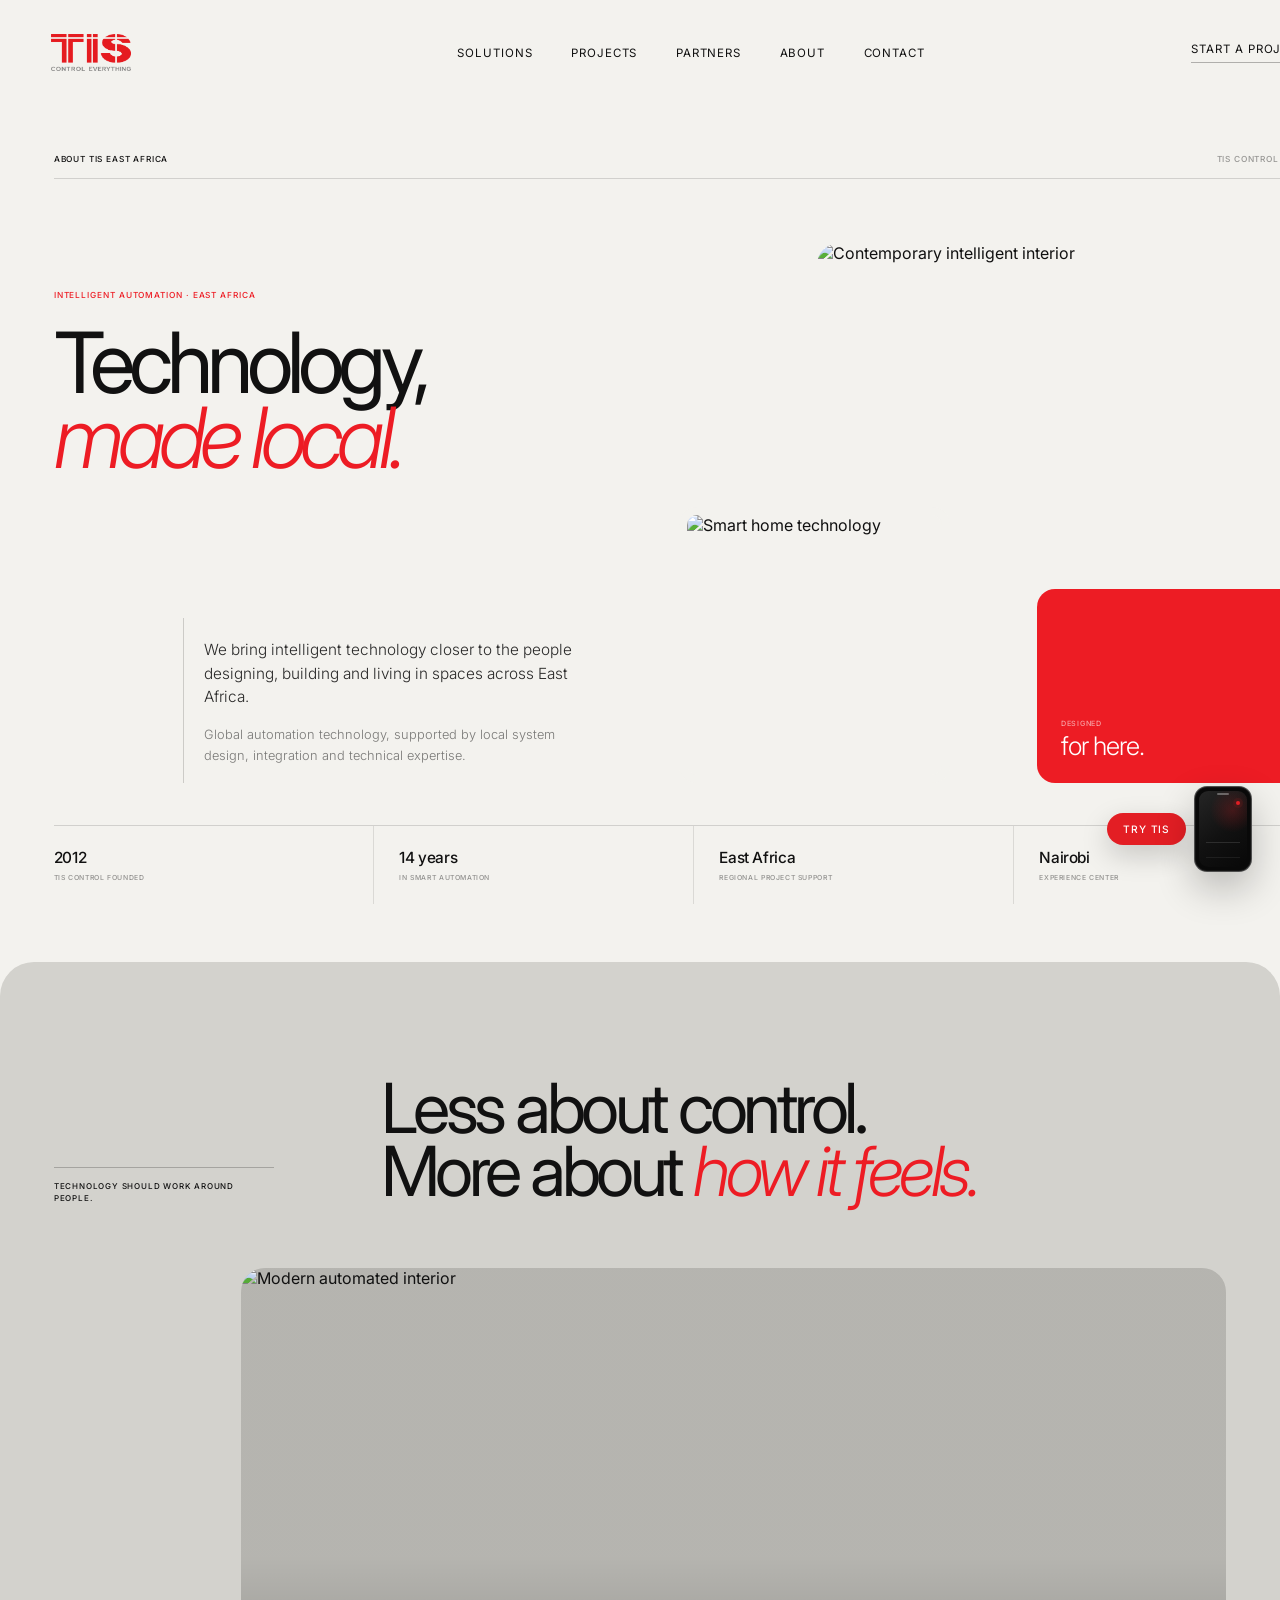
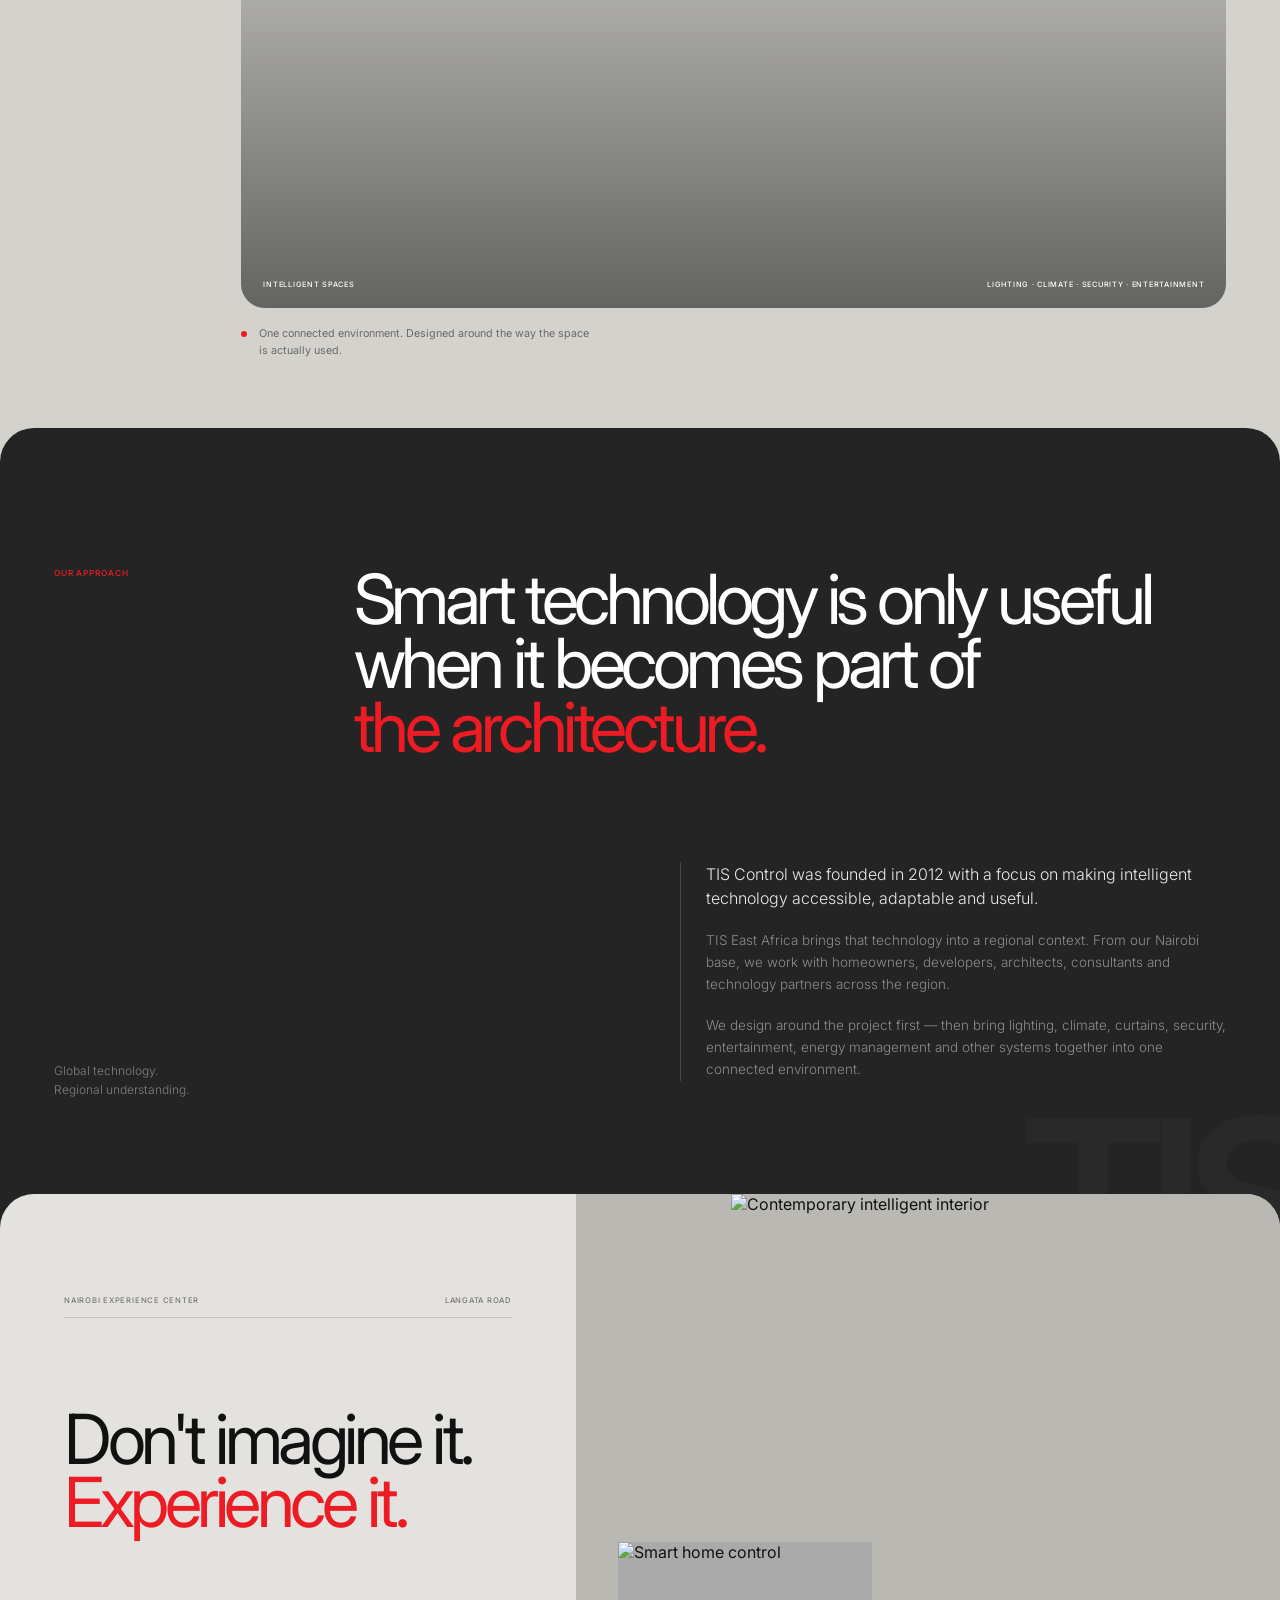
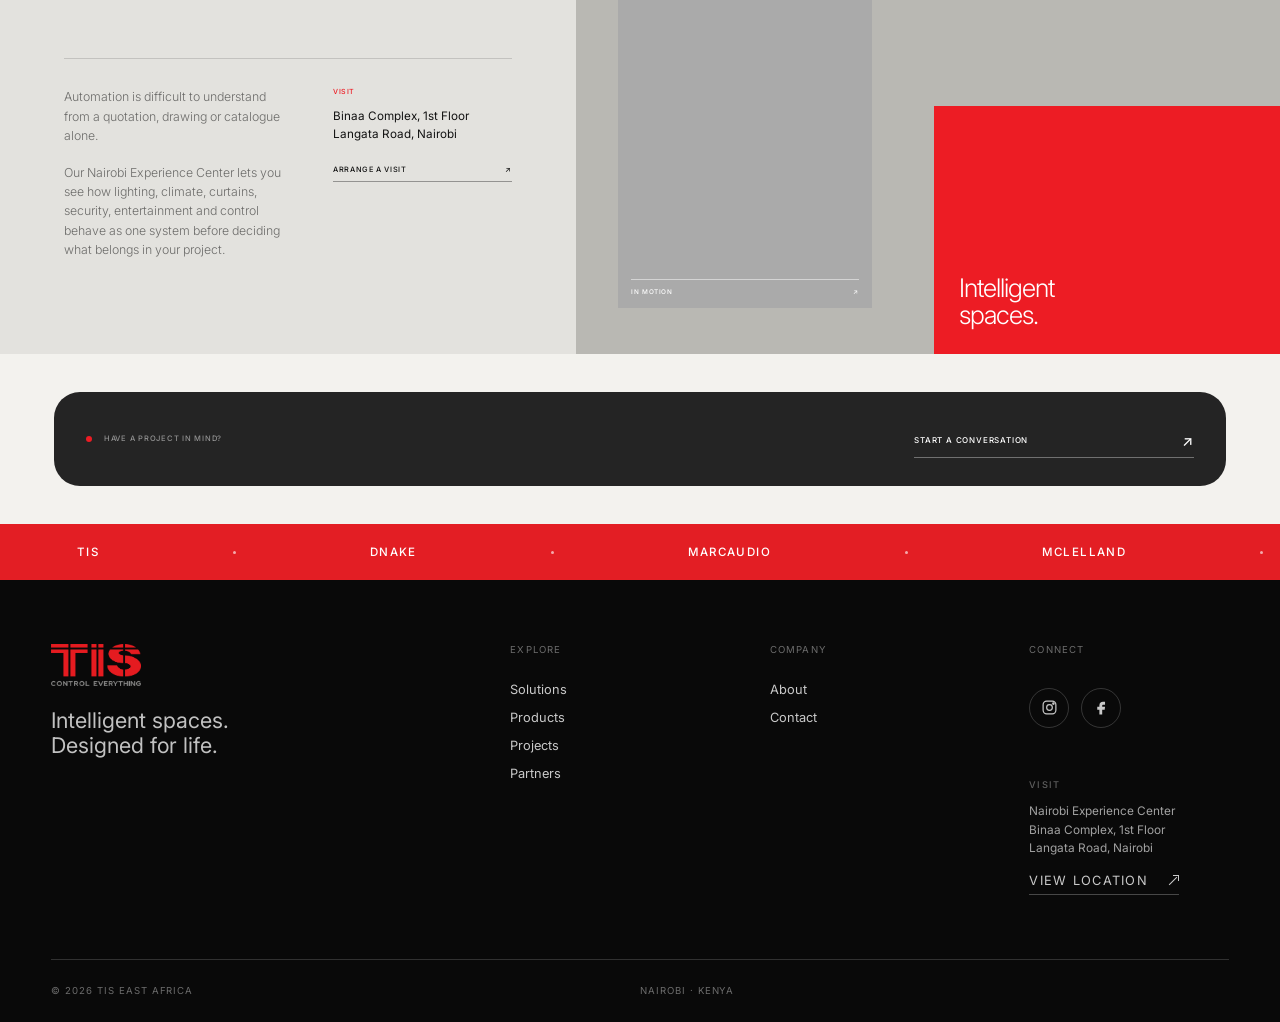
==== html/about.html @ c99eaeba "about" ====
<!DOCTYPE html>
<html lang="en">

<head>
    <meta charset="UTF-8">
    <meta name="viewport" content="width=device-width, initial-scale=1.0">

    <meta name="description"
        content="About TIS East Africa — intelligent automation for homes, hospitality and commercial spaces across East Africa.">

    <title>About — TIS East Africa</title>

    <link rel="preconnect" href="https://fonts.googleapis.com">
    <link rel="preconnect" href="https://fonts.gstatic.com" crossorigin>

    <link href="https://fonts.googleapis.com/css2?family=Inter:wght@300;400;500;600&display=swap" rel="stylesheet">

    <!-- GLOBAL -->
    <link rel="stylesheet" href="../css/style.css">

    <!-- ABOUT -->
    <link rel="stylesheet" href="../css/about.css">

    <!-- EXISTING TIS DEMO -->
    <link rel="stylesheet" href="../css/tis-demo.css">
    <link rel="stylesheet" href="../css/experience.css">
</head>


<body class="about-page">


    <!-- =====================================================
         EXISTING HEADER
    ====================================================== -->

    <header class="site-header">

        <a href="index.html" class="brand" aria-label="TIS East Africa home">
            <img src="../images/TIS-Logo.png" alt="TIS">
        </a>

        <nav class="desktop-nav" aria-label="Main navigation">
            <a href="solutions.html">Solutions</a>
            <a href="projects.html">Projects</a>
            <a href="partner.html">Partners</a>
            <a href="about.html">About</a>
            <a href="contact.html">Contact</a>
        </nav>

        <a href="contact.html" class="nav-contact">
            Start a project <span>↗</span>
        </a>

        <button class="menu-button" aria-label="Open menu">
            <span></span>
            <span></span>
        </button>

    </header>



    <main>


        <!-- =====================================================
             OPENING
        ====================================================== -->
<section class="about-hero">

    <div class="about-hero-meta">
        <span>About TIS East Africa</span>
        <span>TIS Control · Est. 2012</span>
    </div>


    <div class="about-hero-stage">

        <!-- LEFT -->
        <div class="about-hero-title">

            <span class="hero-kicker">
                Intelligent automation · East Africa
            </span>

            <h1>
                Technology,<br>
                <span>made local.</span>
            </h1>

        </div>


        <!-- RIGHT / COLLAGE -->
        <div class="about-hero-collage">

            <div class="hero-image hero-image-large">
                <img src="https://images.unsplash.com/photo-1600607687920-4e2a09cf159d?auto=format&fit=crop&w=1600&q=90"
                    alt="Contemporary intelligent interior">
            </div>


            <div class="hero-image hero-image-small">
                <img src="https://images.unsplash.com/photo-1558002038-1055907df827?auto=format&fit=crop&w=800&q=90"
                    alt="Smart home technology">
            </div>


            <div class="hero-red-card">
                <span>Designed</span>
                <strong>for here.</strong>
            </div>

        </div>


        <!-- COPY -->
        <div class="about-hero-copy">

            <p class="hero-lead">
                We bring intelligent technology closer to the people
                designing, building and living in spaces across East Africa.
            </p>

            <p>
                Global automation technology, supported by local system
                design, integration and technical expertise.
            </p>

        </div>

    </div>


    <div class="about-facts">

        <div>
            <strong>2012</strong>
            <span>TIS Control founded</span>
        </div>

        <div>
            <strong>14 years</strong>
            <span>In smart automation</span>
        </div>

        <div>
            <strong>East Africa</strong>
            <span>Regional project support</span>
        </div>

        <div>
            <strong>Nairobi</strong>
            <span>Experience Center</span>
        </div>

    </div>

</section>

        <!-- =====================================================
             GREY / FILM COMPOSITION
        ====================================================== -->

        <section class="about-media">

            <div class="about-media-heading">

                <span>
                    Technology should work around people.
                </span>

                <h2>
                    Less about control.<br>
                    More about <em>how it feels.</em>
                </h2>

            </div>


            <!--
                THIS IS WHERE YOUR REEL WILL GO.

                Save the actual reel as:

                /videos/tis-about.mp4

                Until then, the image underneath makes this
                section look finished instead of black/empty.
            -->

            <div class="about-video-wrap">

                <img class="about-video-poster"
                    src="https://images.unsplash.com/photo-1600607687939-ce8a6c25118c?auto=format&fit=crop&w=2200&q=90"
                    alt="Modern automated interior">

                <video class="about-video" autoplay muted loop playsinline preload="auto">
                    <source src="../videos/tis-about.mp4" type="video/mp4">
                </video>


                <div class="video-overlay"></div>


                <div class="video-caption">

                    <span>Intelligent spaces</span>

                    <span>
                        Lighting · Climate · Security · Entertainment
                    </span>

                </div>

            </div>


            <div class="about-media-note">

                <span class="media-dot"></span>

                <p>
                    One connected environment.
                    Designed around the way the space is actually used.
                </p>

            </div>

        </section>



        <!-- =====================================================
             STORY — CHARCOAL
        ====================================================== -->

        <section class="about-story">

            <div class="story-side">

                <span>Our approach</span>

                <p>
                    Global technology.<br>
                    Regional understanding.
                </p>

            </div>


            <div class="story-main">

                <h2>
                    Smart technology is only useful
                    when it becomes part of
                    <span>the architecture.</span>
                </h2>


                <div class="story-copy">

                    <p class="story-lead">
                        TIS Control was founded in 2012 with a focus on
                        making intelligent technology accessible,
                        adaptable and useful.
                    </p>

                    <p>
                        TIS East Africa brings that technology into a
                        regional context. From our Nairobi base, we work
                        with homeowners, developers, architects,
                        consultants and technology partners across the
                        region.
                    </p>

                    <p>
                        We design around the project first — then bring
                        lighting, climate, curtains, security,
                        entertainment, energy management and other systems
                        together into one connected environment.
                    </p>

                </div>

            </div>


            <!-- RED DETAIL -->

            <div class="story-mark" aria-hidden="true">
                <span>TIS</span>
            </div>

        </section>



        <!-- =====================================================
             EXPERIENCE CENTER
        ====================================================== -->

        <section class="about-experience">


            <!-- COPY -->

            <div class="experience-content">

                <div class="experience-top">

                    <span>
                        Nairobi Experience Center
                    </span>

                    <span>
                        Langata Road
                    </span>

                </div>


                <div class="experience-heading">

                    <h2>
                        Don't imagine it.
                        <span>Experience it.</span>
                    </h2>

                </div>


                <div class="experience-bottom">

                    <div class="experience-copy">

                        <p>
                            Automation is difficult to understand from a
                            quotation, drawing or catalogue alone.
                        </p>

                        <p>
                            Our Nairobi Experience Center lets you see how
                            lighting, climate, curtains, security,
                            entertainment and control behave as one system
                            before deciding what belongs in your project.
                        </p>

                    </div>


                    <div class="experience-address">

                        <span>Visit</span>

                        <p>
                            Binaa Complex, 1st Floor<br>
                            Langata Road, Nairobi
                        </p>

                        <a href="contact.html">
                            Arrange a visit
                            <span>↗</span>
                        </a>

                    </div>

                </div>

            </div>



            <!-- VISUAL COMPOSITION -->

            <div class="experience-visual">


                <!-- MAIN IMAGE -->

                <div class="experience-main-image">

                    <img src="https://images.unsplash.com/photo-1600566753190-17f0baa2a6c3?auto=format&fit=crop&w=1600&q=90"
                        alt="Contemporary intelligent interior">

                </div>


                <!-- VERTICAL REEL -->

                <div class="experience-video-wrap">

                    <img class="experience-video-poster"
                        src="https://images.unsplash.com/photo-1558002038-1055907df827?auto=format&fit=crop&w=700&q=90"
                        alt="Smart home control">

                    <video class="experience-video" autoplay muted loop playsinline preload="auto">
                        <source src="../videos/tis-experience.mp4" type="video/mp4">
                    </video>


                    <div class="experience-video-meta">

                        <span>In motion</span>

                        <span>↗</span>

                    </div>

                </div>


                <!-- RED GRAPHIC -->

                <div class="experience-red-block">

                    <span>
                        Intelligent<br>
                        spaces.
                    </span>

                </div>

            </div>

        </section>



        <!-- =====================================================
             CLOSING — SMALL, NOT ANOTHER HERO
        ====================================================== -->

        <section class="about-closing">

            <div class="about-closing-inner">

                <div class="closing-label">

                    <span></span>

                    <p>Have a project in mind?</p>

                </div>


                <a href="contact.html" class="closing-link">

                    <span>
                        Start a conversation
                    </span>

                    <span class="closing-arrow">
                        ↗
                    </span>

                </a>

            </div>

        </section>



        <!-- =====================================================
             EXISTING PARTNER STRIP
        ====================================================== -->

        <section class="partner-strip" aria-label="Technology partners">

            <div class="marquee">

                <div class="marquee-track">

                    <div class="marquee-group">

                        <span>TIS</span>
                        <i></i>

                        <span>DNAKE</span>
                        <i></i>

                        <span>MARCAUDIO</span>
                        <i></i>

                        <span>MCLELLAND</span>
                        <i></i>

                    </div>


                    <div class="marquee-group" aria-hidden="true">

                        <span>TIS</span>
                        <i></i>

                        <span>DNAKE</span>
                        <i></i>

                        <span>MARCAUDIO</span>
                        <i></i>

                        <span>MCLELLAND</span>
                        <i></i>

                    </div>

                </div>

            </div>

        </section>


    </main>



    <!-- =====================================================
         EXISTING FOOTER
    ====================================================== -->

    <footer>

        <div class="footer-top">

            <div class="footer-brand">

                <img src="../images/TIS-Logo.png" alt="TIS">

                <p>
                    Intelligent spaces.<br>
                    Designed for life.
                </p>

            </div>


            <div class="footer-column">

                <span>Explore</span>

                <a href="solutions.html">Solutions</a>
                <a href="products.html">Products</a>
                <a href="projects.html">Projects</a>
                <a href="partner.html">Partners</a>

            </div>


            <div class="footer-column">

                <span>Company</span>

                <a href="about.html">About</a>
                <a href="contact.html">Contact</a>

            </div>


            <div class="footer-column footer-connect">

                <span>Connect</span>


                <div class="footer-socials">

                    <a href="https://www.instagram.com/tis_eastafrica" target="_blank" rel="noopener noreferrer"
                        aria-label="TIS East Africa on Instagram">

                        <svg viewBox="0 0 24 24" aria-hidden="true">
                            <rect x="3" y="3" width="18" height="18" rx="5"></rect>
                            <circle cx="12" cy="12" r="4"></circle>
                            <circle cx="17.5" cy="6.5" r="1"></circle>
                        </svg>

                    </a>


                    <a href="https://www.facebook.com/p/TIS-East-Africa-100091730113954/" target="_blank"
                        rel="noopener noreferrer" aria-label="TIS East Africa on Facebook">

                        <svg viewBox="0 0 24 24" aria-hidden="true">
                            <path d="M14 8h3V4h-3c-3 0-5 2-5 5v2H6v4h3v7h4v-7h3.5l.5-4h-4V9c0-.7.3-1 1-1z"></path>
                        </svg>

                    </a>

                </div>


                <div class="footer-location">

                    <span>Visit</span>

                    <p>
                        Nairobi Experience Center<br>
                        Binaa Complex, 1st Floor<br>
                        Langata Road, Nairobi
                    </p>


                    <a class="footer-location-link"
                        href="https://www.google.com/maps/search/?api=1&query=Binaa+Complex+Langata+Road+Nairobi+Kenya"
                        target="_blank" rel="noopener noreferrer">

                        View location
                        <i>↗</i>

                    </a>

                </div>

            </div>

        </div>


        <div class="footer-bottom">

            <span>© 2026 TIS East Africa</span>

            <span>Nairobi · Kenya</span>

        </div>

    </footer>



    <!-- EXISTING GLOBAL JS -->
    <script src="../js/script.js"></script>

    <!-- EXISTING MINI PHONE / TRY TIS -->
    <script src="../js/tis-demo.js"></script>

</body>
---- css/style.css ----
/* =========================================================
   TIS EAST AFRICA
   Main Stylesheet

========================================================= */

:root {
    --red: #e31e24;
    --black: #090909;
    --charcoal: #121212;
    --white: #f5f4f0;
    --pure-white: #ffffff;
    --grey: #999b98;
    --line-dark: rgba(0, 0, 0, 0.14);
    --line-light: rgba(255, 255, 255, 0.16);
    --sans: "Inter", Arial, sans-serif;
    --page-padding: clamp(24px, 4vw, 72px);

}

/* =========================================================
   RESET

========================================================= */

\* {
    margin: 0;
    padding: 0;
    box-sizing: border-box;

}

html {
    scroll-behavior: smooth;

}

body {
    background: var(--black);
    color: var(--white);
    font-family: var(--sans);
    font-weight: 400;
    overflow-x: hidden;

}

a {
    color: inherit;
    text-decoration: none;

}

button {
    font: inherit;

}

img {
    display: block;
    max-width: 100%;

}

::selection {
    background: var(--red);
    color: white;

}

/* =========================================================
   TYPOGRAPHY

========================================================= */

h1,

h2,

h3 {
    font-weight: 400;
    line-height: 0.94;

}

h1 {
    font-size: clamp(4.4rem, 9vw, 10rem);
    letter-spacing: -0.055em;

}

h2 {
    font-size: clamp(3.6rem, 7vw, 8rem);
    letter-spacing: -0.05em;

}

h3 {
    font-size: clamp(2rem, 3.5vw, 4.5rem);
    letter-spacing: -0.035em;

}

.section-number {
    font-size: 0.68rem;
    text-transform: uppercase;
    letter-spacing: 0.13em;
    color: #777;

}

.light-number {
    color: rgba(255, 255, 255, 0.52);

}

/* =========================================================
   NAVIGATION

========================================================= */

.site-header {
    position: absolute;
    top: 0;
    left: 0;
    width: 100%;
    height: 105px;
    display: grid;
    grid-template-columns: 1fr auto 1fr;
    align-items: center;
    padding: 0 var(--page-padding);
    z-index: 100;
    color: white;

}

.brand {
    width: 80px;
    position: relative;
    z-index: 2;

}

.brand img {
    width: 100%;
    height: auto;

}

.desktop-nav {
    display: flex;
    align-items: center;
    gap: clamp(25px, 3vw, 48px);

}

.desktop-nav a,

.nav-contact {
    font-size: 0.72rem;
    text-transform: uppercase;
    letter-spacing: 0.08em;

}

.desktop-nav a {
    position: relative;

}

.desktop-nav a::after {
    content: "";
    position: absolute;
    left: 0;
    bottom: -6px;
    width: 100%;
    height: 1px;
    background: white;
    transform: scaleX(0);
    transform-origin: right;
    transition: transform 0.35s ease;

}

.desktop-nav a:hover::after {
    transform: scaleX(1);
    transform-origin: left;

}

.nav-contact {
    justify-self: end;
    display: flex;
    align-items: center;
    gap: 14px;
    padding-bottom: 6px;
    border-bottom: 1px solid rgba(255, 255, 255, 0.5);

}

.nav-contact span {
    transition: transform 0.3s ease;

}

.nav-contact:hover span {
    transform: translate(3px, -3px);

}

.menu-button {
    display: none;

}

/* =========================================================
   HERO

========================================================= */

.hero {
    position: relative;
    height: 100svh;
    min-height: 720px;
    display: flex;
    align-items: flex-end;
    overflow: hidden;

}

.hero-media {
    position: absolute;
    inset: 0;
    /*
        Temporary background.
        We'll replace this with your proper
        architectural hero image/video.
    */
    background:
        linear-gradient(120deg,
            rgba(0, 0, 0, 0.1),
            rgba(0, 0, 0, 0.3)),
        url("https://images.unsplash.com/photo-1600607687939-ce8a6c25118c?auto=format&fit=crop&w=2200&q=90");
    background-size: cover;
    background-position: center;
    transform: scale(1.04);
    animation: heroReveal 1.8s cubic-bezier(.22, .8, .24, 1) forwards;

}

@keyframes heroReveal {
    from {
        transform: scale(1.12);
        filter: brightness(0.5);
    }

    to {
        transform: scale(1.04);
        filter: brightness(1);
    }

}

.hero-shade {
    position: absolute;
    inset: 0;
    background:
        linear-gradient(to bottom,
            rgba(0, 0, 0, 0.28) 0%,
            rgba(0, 0, 0, 0.02) 35%,
            rgba(0, 0, 0, 0.65) 100%);

}

.hero-top-label {
    position: absolute;
    top: 130px;
    right: var(--page-padding);
    display: flex;
    gap: 30px;
    font-size: 0.63rem;
    text-transform: uppercase;
    letter-spacing: 0.13em;
    opacity: 0.7;

}

.hero-content {
    position: relative;
    z-index: 2;
    width: 100%;
    padding:
        0 var(--page-padding) clamp(50px, 7vh, 90px);

}

.section-tag {
    margin-bottom: 24px;
    font-size: 0.68rem;
    text-transform: uppercase;
    letter-spacing: 0.15em;

}

.hero h1 {
    max-width: 1200px;

}

.hero h1 em {
    color: rgba(255, 255, 255, 0.9);

}

.hero-bottom {
    margin-top: clamp(30px, 5vh, 70px);

    display: flex;
    align-items: flex-end;
    justify-content: space-between;

    width: 100%;
    max-width: none;
}

.hero-bottom p {
    width: min(390px, 100%);
    font-size: clamp(1rem, 1.25vw, 1.25rem);
    line-height: 1.55;
    color: rgba(255, 255, 255, 0.78);

}

.hero-index {
    position: absolute;
    right: var(--page-padding);
    bottom: clamp(50px, 7vh, 90px);
    z-index: 2;
    display: flex;
    gap: 7px;
    font-size: 0.65rem;
    letter-spacing: 0.1em;
    color: rgba(255, 255, 255, 0.55);

}

/* =========================================================
   LINKS

========================================================= */

.text-link {
    display: inline-flex;
    align-items: center;
    gap: 30px;
    width: fit-content;
    padding-bottom: 8px;
    font-size: 0.7rem;
    text-transform: uppercase;
    letter-spacing: 0.1em;
    border-bottom: 1px solid;

}

.text-link span {
    transition: transform 0.3s ease;

}

.text-link:hover span {
    transform: translate(4px, -3px);

}

.light-link {
    border-color: rgba(255, 255, 255, 0.45);

}

.dark-link {
    border-color: rgba(0, 0, 0, 0.35);

}

/* =========================================================
   LIGHT SECTION

========================================================= */

.section-light {
    background: var(--white);
    color: var(--black);

}

/* =========================================================
   PARTNER / INTEGRATION TICKER
========================================================= */

.partner-strip {
    height: 56px;
    display: flex;
    align-items: center;
    overflow: hidden;
    background: var(--red);
    color: white;
}

.marquee {
    width: 100%;
    overflow: hidden;
}

.marquee-track {
    display: flex;
    align-items: center;
    width: max-content;
    animation: marquee 20s linear infinite;
    will-change: transform;
}

.marquee-group {
    flex-shrink: 0;
    min-width: 100vw;

    display: flex;
    align-items: center;
    justify-content: space-around;

    gap: 40px;
    padding: 0 30px;
}

.marquee-group span {
    flex-shrink: 0;

    font-size: clamp(0.72rem, 0.8vw, 0.86rem);
    font-weight: 500;

    letter-spacing: 0.12em;
    text-transform: uppercase;
    white-space: nowrap;
}

.marquee-group i {
    flex-shrink: 0;

    width: 3px;
    height: 3px;

    border-radius: 50%;
    background: rgba(255, 255, 255, 0.62);
}

@keyframes marquee {

    from {
        transform: translateX(0);
    }

    to {
        transform: translateX(-50%);
    }

}

/* =========================================================
   BUTTONS

========================================================= */

.button-dark,

.button-light {
    display: flex;
    justify-content: space-between;
    align-items: center;
    width: 100%;
    padding: 18px 20px;
    font-size: 0.67rem;
    text-transform: uppercase;
    letter-spacing: 0.1em;
    transition:

        background 0.3s ease,
        color 0.3s ease;

}

.button-dark {
    background: var(--black);
    color: white;

}

.button-dark:hover {
    background: var(--red);

}

.button-light {
    background: white;
    color: black;

}

.button-light:hover {
    background: var(--red);
    color: white;

}

/* =========================================================
   FOOTER

========================================================= */

footer {
    padding:
        64px var(--page-padding) 26px;
    background: var(--black);
    color: white;

}

.footer-top {
    display: grid;
    grid-template-columns: 2fr repeat(3, 1fr);
    gap: 60px;
    padding-bottom: 64px;

}

.footer-brand img {
    width: 90px;

}

.footer-brand p {
    margin-top: 22px;
    font-size: 1.35rem;
    line-height: 1.15;
    color: rgba(255, 255, 255, 0.75);

}

.footer-column {
    display: flex;
    flex-direction: column;
    gap: 13px;

}

.footer-column>span {
    margin-bottom: 14px;
    font-size: 0.6rem;
    text-transform: uppercase;
    letter-spacing: 0.12em;
    color: rgba(255, 255, 255, 0.4);

}

.footer-column a {
    width: fit-content;
    font-size: 0.8rem;
    color: rgba(255, 255, 255, 0.78);
    transition: color 0.25s ease;

}

.footer-column a:hover {
    color: var(--red);

}

.footer-bottom {
    padding-top: 25px;
    display: grid;
    grid-template-columns: 1fr 1fr auto;
    border-top: 1px solid var(--line-light);
    font-size: 0.6rem;
    text-transform: uppercase;
    letter-spacing: 0.1em;
    color: rgba(255, 255, 255, 0.4);

}

/* =========================================================
   RESPONSIVE

========================================================= */

@media (max-width: 900px) {
    .site-header {
        height: 85px;
        display: flex;
        justify-content: space-between;
    }

    .desktop-nav,
    .nav-contact {
        display: none;
    }

    .brand {
        width: 65px;
    }

    .menu-button {
        display: flex;
        flex-direction: column;
        gap: 7px;
        width: 32px;
        background: none;
        border: none;
        cursor: pointer;
    }

    .menu-button span {
        width: 100%;
        height: 1px;
        background: white;
    }

    /* HERO */
    .hero {
        min-height: 680px;
    }

    .hero-top-label {
        display: none;
    }

    .hero-content {
        padding-bottom: 45px;
    }

    .hero h1 {
        font-size: clamp(4rem, 16vw, 7rem);
    }

    .hero-bottom {
        align-items: flex-start;
        flex-direction: column;
        gap: 35px;
    }

    .hero-index {
        display: none;
    }

}

@media (max-width: 600px) {
    :root {
        --page-padding: 20px;
    }

    h2 {
        font-size: clamp(3.3rem, 16vw, 5rem);
    }

    .hero h1 {
        font-size: clamp(3.8rem, 17vw, 5.5rem);
    }

    .footer-top {
        grid-template-columns: 1fr 1fr;
        gap: 50px 30px;
    }

    .footer-bottom {
        grid-template-columns: 1fr;
        gap: 12px;
    }

}

/* =========================================================
   TICKER + FOOTER RESPONSIVE REFINEMENT
========================================================= */

@media (max-width: 900px) {
    footer {
        padding-top: 54px;
    }

    .footer-top {
        padding-bottom: 52px;
    }
}

@media (max-width: 600px) {
    .partner-strip {
        height: 52px;
    }

    .marquee-group {
        gap: 26px;
        padding-right: 26px;
    }

    footer {
        padding-top: 46px;
    }

    .footer-top {
        padding-bottom: 42px;
    }
}

.hero-bottom .text-link {
    margin-left: auto;
}

/* =========================================================
   TIS FLOATING NAVIGATION + FULL SCREEN MENU
   Desktop / Tablet / Mobile

========================================================= */

/* =========================================================
   FLOATING NAVIGATION

========================================================= */

.floating-nav {
    position: fixed;
    top: 26px;
    left: 28px;
    right: 28px;
    z-index: 900;
    display: flex;
    justify-content: space-between;
    align-items: flex-start;
    pointer-events: none;
    opacity: 0;
    visibility: hidden;
    transform: translateY(-10px);
    transition:
        opacity 0.4s ease,
        transform 0.4s ease,
        visibility 0.4s ease;

}

/* JS adds this after leaving hero */

.floating-nav.visible {
    opacity: 1;
    visibility: visible;
    transform: translateY(0);

}

/* slightly quieter while scrolling */

.floating-nav.quiet {
    opacity: 0.55;

}

/* =========================================================
   FLOATING TIS BUBBLE

========================================================= */

.floating-brand {
    width: 94px;
    height: 94px;
    flex-shrink: 0;
    display: flex;
    flex-direction: column;
    align-items: center;
    justify-content: center;
    border-radius: 50%;
    /* intentionally opaque */
    background: #f5f4f0;
    border: 1px solid rgba(0, 0, 0, 0.10);
    box-shadow:
        0 12px 35px rgba(0, 0, 0, 0.10);
    pointer-events: auto;
    overflow: hidden;
    transition:
        transform 0.35s ease,

        background 0.35s ease,
        box-shadow 0.35s ease;

}

.floating-brand:hover {
    transform: scale(1.04);
    background: #ffffff;
    box-shadow:
        0 16px 45px rgba(0, 0, 0, 0.14);

}

.floating-brand img {
    width: 50px;
    height: auto;

}

.floating-brand span {
    margin-top: 4px;
    font-size: 0.31rem;
    line-height: 1.25;
    text-align: center;
    letter-spacing: 0.12em;
    color: rgba(0, 0, 0, 0.55);

}

/* =========================================================
   LITTLE LINE BELOW TIS

========================================================= */

.floating-line {
    position: absolute;
    top: 108px;
    left: 47px;
    width: 1px;
    height: 70px;
    background:
        linear-gradient(to bottom,
            rgba(0, 0, 0, 0.22),
            rgba(0, 0, 0, 0));
    pointer-events: none;

}

/* dark-section version */

.floating-nav:not(.on-light) .floating-line {
    background:
        linear-gradient(to bottom,
            rgba(255, 255, 255, 0.30),
            rgba(255, 255, 255, 0));

}

/* =========================================================
   FLOATING MENU BUBBLE

========================================================= */

.floating-menu-button {
    width: 64px;
    height: 64px;
    flex-shrink: 0;
    display: flex;
    flex-direction: column;
    justify-content: center;
    align-items: center;
    gap: 7px;
    border-radius: 50%;
    border: 1px solid rgba(255, 255, 255, 0.22);
    background: rgba(12, 12, 12, 0.34);
    backdrop-filter: blur(18px);
    -webkit-backdrop-filter: blur(18px);
    box-shadow:
        0 12px 35px rgba(0, 0, 0, 0.10),
        inset 0 1px 0 rgba(255, 255, 255, 0.08);
    cursor: pointer;
    pointer-events: auto;
    transition:
        transform 0.35s ease,

        background 0.35s ease,
        border-color 0.35s ease;

}

.floating-menu-button:hover {
    transform: scale(1.05);
    background: rgba(12, 12, 12, 0.55);

}

.floating-menu-button span {
    display: block;
    width: 22px;
    height: 1px;
    background: #ffffff;
    transition:
        width 0.3s ease,

        background 0.3s ease;

}

.floating-menu-button span:last-child {
    width: 14px;
    margin-left: 8px;

}

.floating-menu-button:hover span:last-child {
    width: 22px;
    margin-left: 0;

}

/* =========================================================
   MENU BUTTON OVER LIGHT SECTIONS

========================================================= */

.floating-nav.on-light .floating-menu-button {
    background: rgba(245, 244, 240, 0.82);
    border-color: rgba(0, 0, 0, 0.12);
    box-shadow:
        0 12px 35px rgba(0, 0, 0, 0.08),
        inset 0 1px 0 rgba(255, 255, 255, 0.8);

}

.floating-nav.on-light .floating-menu-button span {
    background: var(--black);

}

/* =========================================================
   FULL SCREEN MENU

========================================================= */

.site-menu {
    position: fixed;
    inset: 0;
    z-index: 2000;
    width: 100%;
    height: 100svh;
    display: flex;
    flex-direction: column;
    padding:
        30px var(--page-padding) 28px;
    color: white;
    opacity: 0;
    visibility: hidden;
    pointer-events: none;
    overflow: hidden;
    transition:
        opacity 0.45s ease,
        visibility 0.45s ease;

}

/* dark glass background */

.menu-background {
    position: absolute;
    inset: 0;
    z-index: -2;
    background:
        linear-gradient(135deg,
            rgba(7, 7, 7, 0.94),
            rgba(17, 17, 17, 0.88));
    backdrop-filter: blur(26px);
    -webkit-backdrop-filter: blur(26px);

}

/* restrained TIS red glow */

.site-menu::after {
    content: "";
    position: absolute;
    right: -180px;
    bottom: -240px;
    width: 580px;
    height: 580px;
    z-index: -1;
    border-radius: 50%;
    background:
        radial-gradient(circle,
            rgba(227, 30, 36, 0.18) 0%,
            rgba(227, 30, 36, 0) 68%);
    pointer-events: none;

}

/* JS adds menu-open to body */

body.menu-open {
    overflow: hidden;

}

body.menu-open .site-menu {
    opacity: 1;
    visibility: visible;
    pointer-events: auto;

}

/* hide floating nav while menu is open */

body.menu-open .floating-nav {
    opacity: 0;
    visibility: hidden;
    pointer-events: none;

}

/* =========================================================
   MENU TOP

========================================================= */

.menu-top {
    position: relative;
    z-index: 2;
    flex-shrink: 0;
    display: flex;
    align-items: center;
    justify-content: space-between;

}

.menu-logo {
    display: block;
    width: 78px;

}

.menu-logo img {
    width: 100%;
    height: auto;

}

/* close bubble */

.menu-close {
    position: relative;
    width: 64px;
    height: 64px;
    flex-shrink: 0;
    border-radius: 50%;
    border:
        1px solid rgba(255, 255, 255, 0.20);
    background:
        rgba(255, 255, 255, 0.05);
    backdrop-filter: blur(14px);
    -webkit-backdrop-filter: blur(14px);
    cursor: pointer;
    transition:

        background 0.3s ease,
        transform 0.3s ease;

}

.menu-close:hover {
    background: var(--red);
    transform: rotate(5deg);

}

.menu-close span {
    position: absolute;
    top: 50%;
    left: 50%;
    width: 22px;
    height: 1px;
    background: white;

}

.menu-close span:first-child {
    transform:
        translate(-50%, -50%) rotate(45deg);

}

.menu-close span:last-child {
    transform:
        translate(-50%, -50%) rotate(-45deg);

}

/* =========================================================
   MENU MAIN CONTENT â€” DESKTOP

========================================================= */

.menu-content {
    position: relative;
    z-index: 2;
    flex: 1;
    width: 100%;
    max-width: 1500px;
    display: grid;
    grid-template-columns:
        minmax(100px, 0.3fr) minmax(440px, 1.2fr) minmax(230px, 0.45fr);
    gap: clamp(40px, 6vw, 110px);
    align-items: center;
    min-height: 0;

}

/* Explore label */

.menu-label {
    align-self: start;
    margin-top: 10vh;
    font-size: 0.62rem;
    text-transform: uppercase;
    letter-spacing: 0.14em;
    color:
        rgba(255, 255, 255, 0.38);

}

/* =========================================================
   MENU LINKS

========================================================= */

.menu-links {
    width: 100%;
    display: flex;
    flex-direction: column;

}

.menu-links a {
    width: 100%;
    display: grid;
    grid-template-columns:
        45px minmax(0, 1fr) auto;
    align-items: center;
    gap: 15px;
    padding: 11px 0;
    border-bottom:
        1px solid rgba(255, 255, 255, 0.14);
    opacity: 0;
    transform: translateY(18px);
    transition:
        opacity 0.45s ease,
        transform 0.45s ease,
        padding-left 0.3s ease,
        color 0.3s ease;

}

.menu-links a:first-child {
    border-top:
        1px solid rgba(255, 255, 255, 0.14);

}

/* stagger entrance */

body.menu-open .menu-links a {
    opacity: 1;
    transform: translateY(0);

}

body.menu-open .menu-links a:nth-child(1) {
    transition-delay: 0.07s;

}

body.menu-open .menu-links a:nth-child(2) {
    transition-delay: 0.11s;

}

body.menu-open .menu-links a:nth-child(3) {
    transition-delay: 0.15s;

}

body.menu-open .menu-links a:nth-child(4) {
    transition-delay: 0.19s;

}

body.menu-open .menu-links a:nth-child(5) {
    transition-delay: 0.23s;

}

.menu-links a:hover {
    padding-left: 10px;
    color: var(--red);

}

.menu-links a>span {
    font-size: 0.57rem;
    letter-spacing: 0.1em;
    color:
        rgba(255, 255, 255, 0.38);

}

.menu-links strong {
    min-width: 0;
    font-size:
        clamp(2.7rem, 4.6vw, 5.2rem);
    font-weight: 400;
    line-height: 0.92;
    letter-spacing: -0.035em;

}

.menu-links i {
    font-size: 0.9rem;
    font-style: normal;
    transition: transform 0.3s ease;

}

.menu-links a:hover i {
    transform: translate(4px, -4px);

}

/* =========================================================
   START PROJECT AREA

========================================================= */

.menu-contact {
    align-self: end;
    margin-bottom: 5vh;
    padding-top: 22px;
    border-top:
        1px solid rgba(255, 255, 255, 0.22);

}

.menu-contact p {
    margin-bottom: 20px;
    font-size: 0.72rem;
    line-height: 1.5;
    color:
        rgba(255, 255, 255, 0.45);

}

.menu-contact>a {
    display: flex;
    align-items: flex-end;
    justify-content: space-between;
    gap: 20px;
    font-size:
        clamp(1.6rem, 2.3vw, 2.7rem);
    line-height: 1;

}

.menu-contact>a span {
    font-size: 1rem;

}

/* =========================================================
   MENU FOOTER

========================================================= */

.menu-footer {
    position: relative;
    z-index: 2;
    flex-shrink: 0;
    display: flex;
    justify-content: space-between;
    align-items: center;
    gap: 30px;
    padding-top: 20px;
    border-top:
        1px solid rgba(255, 255, 255, 0.12);
    font-size: 0.57rem;
    text-transform: uppercase;
    letter-spacing: 0.1em;
    color:
        rgba(255, 255, 255, 0.40);

}

.menu-socials {
    display: flex;
    gap: 24px;

}

.menu-socials a {
    transition: color 0.25s ease;

}

.menu-socials a:hover {
    color: white;

}

/* =========================================================
   TABLET
   601px â€” 900px

========================================================= */

@media (max-width: 900px) {

    /* -----------------------------------------
       FLOATING CONTROLS
    ----------------------------------------- */
    .floating-nav {
        top: 18px;
        left: 18px;
        right: 18px;
    }

    .floating-brand {
        width: 76px;
        height: 76px;
    }

    .floating-brand img {
        width: 42px;
    }

    .floating-brand span {
        font-size: 0.27rem;
    }

    .floating-line {
        display: none;
    }

    .floating-menu-button {
        width: 58px;
        height: 58px;
    }

    /* -----------------------------------------
       FULL SCREEN MENU
    ----------------------------------------- */
    .site-menu {
        padding:
            22px var(--page-padding) 22px;
    }

    .menu-logo {
        width: 68px;
    }

    .menu-close {
        width: 58px;
        height: 58px;
    }

    .menu-content {
        grid-template-columns: 1fr;
        gap: 26px;
        align-content: center;
        padding:
            35px 0 25px;
    }

    .menu-label {
        display: none;
    }

    .menu-links {
        width: 100%;
    }

    .menu-links a {
        padding: 12px 0;
    }

    .menu-links strong {
        font-size:
            clamp(3rem, 8.5vw, 5rem);
    }

    .menu-contact {
        width: min(430px, 100%);
        align-self: start;
        margin:
            10px 0 0;
    }

}

/* =========================================================
   PHONE
   600px AND BELOW

========================================================= */

@media (max-width: 600px) {

    /* -----------------------------------------
       ORIGINAL HERO HEADER
       Keep logo left + simple menu right.
       No desktop links squeezed into phone.
    ----------------------------------------- */
    .site-header {
        height: 78px;
        padding:
            0 18px;
    }

    .site-header .brand {
        width: 58px;
    }

    .site-header .menu-button {
        display: flex;
        width: 28px;
        gap: 6px;
    }

    /* -----------------------------------------
       FLOATING CONTROLS
    ----------------------------------------- */
    .floating-nav {
        top: 14px;
        left: 14px;
        right: 14px;
    }

    .floating-brand {
        width: 64px;
        height: 64px;
    }

    .floating-brand img {
        width: 38px;
    }

    /* cleaner on tiny screens */
    .floating-brand span {
        display: none;
    }

    .floating-menu-button {
        width: 54px;
        height: 54px;
        gap: 6px;
    }

    .floating-menu-button span {
        width: 19px;
    }

    .floating-menu-button span:last-child {
        width: 12px;
        margin-left: 7px;
    }

    /* -----------------------------------------
       PHONE MENU
    ----------------------------------------- */
    .site-menu {
        padding:
            18px 20px 20px;
    }

    .menu-logo {
        width: 58px;
    }

    .menu-close {
        width: 54px;
        height: 54px;
    }

    .menu-content {
        display: flex;
        flex-direction: column;
        justify-content: center;
        gap: 28px;
        padding:
            30px 0 20px;
    }

    .menu-links {
        width: 100%;
    }

    .menu-links a {
        grid-template-columns:
            30px minmax(0, 1fr) 22px;
        gap: 10px;
        padding:
            13px 0;
    }

    .menu-links a>span {
        font-size: 0.52rem;
    }

    .menu-links strong {
        font-size:
            clamp(2.6rem, 12vw, 4rem);
        line-height: 0.92;
    }

    .menu-links i {
        font-size: 0.75rem;
    }

    /*
        Remove secondary project pitch on phone.
        Main navigation stays clean and spacious.
    */
    .menu-contact {
        display: none;
    }

    .menu-footer {
        flex-direction: column;
        align-items: flex-start;
        gap: 16px;
        padding-top: 16px;
    }

    .menu-socials {
        flex-wrap: wrap;
        gap:
            10px 18px;
    }

}

/* =========================================================
   VERY SMALL PHONES

========================================================= */

@media (max-width: 380px) {
    .menu-links strong {
        font-size: 2.45rem;
    }

    .menu-links a {
        padding:
            11px 0;
    }

    .menu-footer {
        font-size: 0.52rem;
    }

}

.footer-socials {
    display: flex;
    align-items: center;
    gap: 12px;
    margin-top: 6px;

}

.footer-socials a {
    width: 38px;
    height: 38px;
    display: flex;
    align-items: center;
    justify-content: center;
    border: 1px solid rgba(255, 255, 255, 0.18);
    border-radius: 50%;
    transition:

        background 0.25s ease,
        border-color 0.25s ease,
        transform 0.25s ease;

}

.footer-socials svg {
    width: 17px;
    height: 17px;
    fill: none;
    stroke: currentColor;
    stroke-width: 1.7;

}

.footer-socials a:nth-child(2) svg {
    fill: currentColor;
    stroke: none;

}

.footer-socials a:hover {
    background: rgba(255, 255, 255, 0.08);
    border-color: rgba(255, 255, 255, 0.45);
    transform: translateY(-2px);
}
/* =========================================================
   GLOBAL FOOTER — CONNECT + LOCATION
========================================================= */

.footer-connect {
    display: flex;
    flex-direction: column;
}

.footer-location {
    margin-top: 38px;
}

.footer-location>span {
    display: block;

    margin-bottom: 12px;

    color: rgba(255, 255, 255, 0.35);

    font-size: 0.58rem;
    font-weight: 500;

    text-transform: uppercase;
    letter-spacing: 0.13em;
}

.footer-location p {
    margin: 0;

    color: rgba(255, 255, 255, 0.62);

    font-size: 0.74rem;
    line-height: 1.6;
}

.footer-location-link {
    display: flex;

    align-items: center;
    justify-content: space-between;

    gap: 20px;

    width: 100%;

    margin-top: 15px;
    padding-bottom: 6px;

    border-bottom: 1px solid rgba(255, 255, 255, 0.25);

    color: rgba(255, 255, 255, 0.82);

    font-size: 0.6rem;

    text-transform: uppercase;
    letter-spacing: 0.1em;
}

.footer-location-link i {
    font-style: normal;

    transition: transform 0.3s ease;
}

.footer-location-link:hover i {
    transform: translate(3px, -3px);
}

@media (max-width: 760px) {

    .footer-location {
        margin-top: 30px;
    }

}/* =========================================================
   GLOBAL CLEAN ARROWS
   CSS-drawn arrows — no emoji rendering on mobile
========================================================= */

/* Elements that contain the old ↗ character */
.nav-contact span,
.text-link span,
.menu-links i,
.menu-contact>a span,
.footer-location-link i,
.application-card-content i,
.home-solutions-footer a span {
    font-size: 0 !important;

    width: 11px;
    height: 11px;

    position: relative;
    display: inline-block;
    flex: 0 0 11px;

    line-height: 1;
}


/* Diagonal shaft */
.nav-contact span::before,
.text-link span::before,
.menu-links i::before,
.menu-contact>a span::before,
.footer-location-link i::before,
.application-card-content i::before,
.home-solutions-footer a span::before {
    content: "";

    position: absolute;

    width: 11px;
    height: 1px;

    top: 50%;
    left: 50%;

    background: currentColor;

    transform:
        translate(-50%, -50%) rotate(-45deg);

    transform-origin: center;
}


/* Arrow head */
.nav-contact span::after,
.text-link span::after,
.menu-links i::after,
.menu-contact>a span::after,
.footer-location-link i::after,
.application-card-content i::after,
.home-solutions-footer a span::after {
    content: "";

    position: absolute;

    width: 5px;
    height: 5px;

    top: 0;
    right: 0;

    border-top: 1px solid currentColor;
    border-right: 1px solid currentColor;
}


/* =========================================================
   ARROW HOVER MOVEMENT
========================================================= */

.nav-contact:hover span,
.text-link:hover span,
.menu-links a:hover i,
.menu-contact>a:hover span,
.footer-location-link:hover i,
.application-card:hover .application-card-content i,
.home-solutions-footer a:hover span {
    transform: translate(3px, -3px);
}


/* Smooth movement */
.nav-contact span,
.text-link span,
.menu-links i,
.menu-contact>a span,
.footer-location-link i,
.application-card-content i,
.home-solutions-footer a span {
    transition: transform 0.3s ease;
}
---- css/about.css ----
/* =========================================================
   TIS EAST AFRICA
   ABOUT PAGE
   Complete replacement stylesheet
========================================================= */


/* =========================================================
   01 — PAGE
========================================================= */

.about-page {
    margin: 0;

    --about-cream: #f3f2ee;
    --about-grey: #d3d2cd;
    --about-grey-light: #e3e2de;
    --about-grey-mid: #b9b8b3;
    --about-charcoal: #242424;
    --about-black: #111111;
    --about-red: #ed1c24;

    background: var(--about-cream);
    color: var(--about-black);

    overflow-x: hidden;
}


/* =========================================================
   02 — HEADER
========================================================= */

.about-page .site-header {
    position: absolute;

    top: 0;
    left: 0;
    right: 0;

    z-index: 100;
}

.about-page .site-header .desktop-nav a,
.about-page .site-header .nav-contact {
    color: #111;
}

.about-page .site-header .nav-contact {
    border-color: rgba(0, 0, 0, 0.28);
}

.about-page .site-header .menu-button span {
    background: #111;
}


/* =========================================================
   03 — ABOUT HERO
========================================================= */

.about-hero {
    position: relative;

    z-index: 2;

    width: min(100%, 1600px);

    margin: 0 auto;

    padding:
        clamp(150px, 12vw, 190px) clamp(28px, 4.2vw, 68px) 92px;

    background: var(--about-cream);
}


/* =========================================================
   04 — HERO META
========================================================= */

.about-hero-meta {
    display: flex;

    align-items: center;
    justify-content: space-between;

    gap: 30px;

    padding-bottom: 14px;

    border-bottom:
        1px solid rgba(0, 0, 0, 0.14);

    font-size: 0.52rem;

    font-weight: 500;

    letter-spacing: 0.1em;

    text-transform: uppercase;
}

.about-hero-meta span:last-child {
    color: rgba(0, 0, 0, 0.38);
}


/* =========================================================
   05 — HERO COMPOSITION
========================================================= */

.about-hero-stage {
    position: relative;

    display: grid;

    grid-template-columns:
        minmax(0, 0.9fr) minmax(470px, 1.1fr);

    grid-template-rows:
        auto auto;

    column-gap:
        clamp(50px, 7vw, 115px);

    row-gap: 0;

    min-height: 540px;

    padding:
        clamp(48px, 5vw, 72px) 0 42px;
}


/* =========================================================
   06 — HERO TITLE
   EXACT SAME TYPOGRAPHIC SYSTEM AS SOLUTIONS
========================================================= */

.about-hero-title {
    position: relative;

    z-index: 4;

    align-self: center;
}

.hero-kicker {
    display: block;

    margin-bottom: 25px;

    color: var(--about-red);

    font-size: 0.52rem;

    font-weight: 500;

    letter-spacing: 0.11em;

    text-transform: uppercase;
}

.about-hero h1 {
    margin: 0;

    max-width: 900px;

    font-size:
        clamp(4.8rem, 6.6vw, 7.4rem);

    line-height: 0.88;

    letter-spacing: -0.07em;

    font-weight: 400;
}
.about-hero h1 span {
    color: var(--about-red);
    font-style: italic;
    font-weight: 300;
}
/*=========================================================
   07 — HERO COPY
========================================================= */

.about-hero-copy {
    position: relative;

    z-index: 5;

    grid-column: 1;

    align-self: end;

    width: 72%;

    margin-left: auto;

    padding:
        20px 0 0 20px;

    border-left:
        1px solid rgba(0, 0, 0, 0.16);
}

.about-hero-copy p {
    margin:
        0 0 16px;

    color: rgba(0, 0, 0, 0.5);

    font-size: 0.8rem;

    font-weight: 300;

    line-height: 1.62;
}

.about-hero-copy .hero-lead {
    color: rgba(0, 0, 0, 0.84);

    font-size:
        clamp(0.95rem, 1.2vw, 1.12rem);

    line-height: 1.55;
}


/* =========================================================
   08 — HERO COLLAGE
========================================================= */

.about-hero-collage {
    position: relative;

    grid-column: 2;

    grid-row: 1 / span 2;

    align-self: stretch;

    min-height: 465px;
}


/* IMAGES */

.hero-image {
    overflow: hidden;
}

.hero-image img {
    display: block;

    width: 100%;
    height: 100%;

    object-fit: cover;

    transition:
        transform 1.1s cubic-bezier(.2, .75, .2, 1);
}

.about-hero-collage:hover .hero-image-large img {
    transform: scale(1.025);
}


/* LARGE IMAGE */

.hero-image-large {
    position: absolute;

    top: 0;
    right: 0;

    width: 79%;
    height: 78%;

    border-radius: 22px;
}


/* SMALL IMAGE / FUTURE VIDEO */

.hero-image-small {
    position: absolute;

    z-index: 4;

    left: 0;
    bottom: 0;

    width: 39%;
    height: 48%;

    border:
        8px solid var(--about-cream);

    border-radius: 18px;
}


/* RED DETAIL */

.hero-red-card {
    position: absolute;

    z-index: 3;

    right: 0;
    bottom: 0;

    width: 38%;
    height: 27%;

    display: flex;

    flex-direction: column;
    justify-content: flex-end;

    padding: 24px;

    border-radius: 18px;

    background: var(--about-red);

    color: #fff;
}

.hero-red-card span {
    margin-bottom: 5px;

    color: rgba(255, 255, 255, 0.58);

    font-size: 0.45rem;

    font-weight: 500;

    letter-spacing: 0.1em;

    text-transform: uppercase;
}

.hero-red-card strong {
    font-size:
        clamp(1.25rem, 2vw, 2rem);

    font-weight: 300;

    line-height: 1;

    letter-spacing: -0.045em;
}


/* =========================================================
   09 — HERO FACTS
========================================================= */

.about-facts {
    display: grid;

    grid-template-columns:
        repeat(4, 1fr);

    border-top:
        1px solid rgba(0, 0, 0, 0.14);
}

.about-facts>div {
    min-height: 78px;

    display: flex;

    flex-direction: column;
    justify-content: center;

    padding:
        0 clamp(16px, 2vw, 30px);

    border-right:
        1px solid rgba(0, 0, 0, 0.1);
}

.about-facts>div:first-child {
    padding-left: 0;
}

.about-facts>div:last-child {
    border-right: 0;
}

.about-facts strong {
    display: block;

    margin-bottom: 6px;

    font-size:
        clamp(0.95rem, 1.2vw, 1.12rem);

    font-weight: 500;

    letter-spacing: -0.025em;
}

.about-facts span {
    color: rgba(0, 0, 0, 0.4);

    font-size: 0.43rem;

    font-weight: 500;

    letter-spacing: 0.09em;

    text-transform: uppercase;
}


/* =========================================================
   10 — GREY MEDIA SECTION
   Curves over hero like Solutions
========================================================= */

.about-media {
    position: relative;

    z-index: 5;

    margin-top: -34px;

    padding:
        clamp(92px, 9vw, 135px) clamp(28px, 4.2vw, 68px) clamp(85px, 8vw, 120px);

    overflow: hidden;

    border-radius:
        34px 34px 0 0;

    background: var(--about-grey);
}


/* =========================================================
   11 — MEDIA HEADING
========================================================= */

.about-media-heading {
    width: min(100%, 1464px);

    margin:
        0 auto clamp(45px, 5vw, 70px);

    display: grid;

    grid-template-columns:
        minmax(180px, 0.42fr) minmax(0, 1.58fr);

    align-items: end;

    gap:
        clamp(50px, 8vw, 120px);
}

.about-media-heading>span {
    max-width: 220px;

    padding-top: 12px;

    border-top:
        1px solid rgba(0, 0, 0, 0.22);

    font-size: 0.5rem;

    font-weight: 500;

    letter-spacing: 0.1em;

    line-height: 1.5;

    text-transform: uppercase;
}

.about-media-heading h2 {
    max-width: 850px;

    margin: 0;

    font-size:
        clamp(3.8rem, 5.4vw, 6.1rem);

    line-height: 0.92;

    letter-spacing: -0.065em;

    font-weight: 400;
}

.about-media-heading em {
    color: var(--about-red);

    font-family: inherit;

    font-weight: 300;

    font-style: italic;
}


/* =========================================================
   12 — MAIN MEDIA
========================================================= */

.about-video-wrap {
    position: relative;

    width: min(84%, 1230px);

    height:
        clamp(430px, 50vw, 680px);

    margin-left: auto;

    overflow: hidden;

    border-radius: 24px;

    background: var(--about-grey-mid);

    isolation: isolate;
}

.about-video-poster,
.about-video {
    position: absolute;

    inset: 0;

    display: block;

    width: 100%;
    height: 100%;

    object-fit: cover;
}

.about-video-poster {
    z-index: 0;
}

.about-video {
    z-index: 1;
}

.video-overlay {
    position: absolute;

    inset: 0;

    z-index: 2;

    pointer-events: none;

    background:
        linear-gradient(180deg,
            rgba(0, 0, 0, 0.02) 45%,
            rgba(0, 0, 0, 0.46) 100%);
}

.video-caption {
    position: absolute;

    z-index: 3;

    right: 22px;
    bottom: 19px;
    left: 22px;

    display: flex;

    align-items: center;
    justify-content: space-between;

    gap: 30px;

    color: #fff;

    font-size: 0.46rem;

    font-weight: 500;

    letter-spacing: 0.1em;

    text-transform: uppercase;
}

.about-media-note {
    width: min(84%, 1230px);

    display: flex;

    align-items: flex-start;

    gap: 12px;

    margin:
        18px 0 0 auto;
}

.media-dot {
    width: 6px;
    height: 6px;

    flex: 0 0 auto;

    margin-top: 5px;

    border-radius: 50%;

    background: var(--about-red);
}

.about-media-note p {
    max-width: 330px;

    margin: 0;

    color: rgba(0, 0, 0, 0.5);

    font-size: 0.67rem;

    line-height: 1.55;
}


/* =========================================================
   13 — STORY
   Charcoal panel curves over grey
========================================================= */

.about-story {
    position: relative;

    z-index: 6;

    display: grid;

    grid-template-columns:
        minmax(180px, 0.35fr) minmax(0, 1.65fr);

    gap:
        clamp(60px, 9vw, 140px);

    margin-top: -34px;

    padding:
        clamp(105px, 11vw, 165px) clamp(28px, 4.2vw, 68px) clamp(90px, 10vw, 145px);

    overflow: hidden;

    border-radius:
        34px 34px 0 0;

    background: var(--about-charcoal);

    color: #fff;
}


/* =========================================================
   14 — STORY SIDE
========================================================= */

.story-side {
    display: flex;

    flex-direction: column;
    justify-content: space-between;

    min-height: 420px;
}

.story-side>span {
    color: var(--about-red);

    font-size: 0.52rem;

    font-weight: 500;

    letter-spacing: 0.11em;

    text-transform: uppercase;
}

.story-side p {
    margin: 0;

    color: rgba(255, 255, 255, 0.42);

    font-size: 0.75rem;

    font-weight: 300;

    line-height: 1.55;
}


/* =========================================================
   15 — STORY TITLE
========================================================= */

.story-main h2 {
    max-width: 900px;

    margin:
        0 0 clamp(65px, 8vw, 105px);

    font-size:
        clamp(3.8rem, 5.4vw, 6.1rem);

    line-height: 0.92;

    letter-spacing: -0.065em;

    font-weight: 400;
}

.story-main h2 span {
    display: block;

    color: var(--about-red);
}


/* =========================================================
   16 — STORY COPY
========================================================= */

.story-copy {
    max-width: 520px;

    margin-left: auto;

    padding-left: 25px;

    border-left:
        1px solid rgba(255, 255, 255, 0.16);
}

.story-copy p {
    margin:
        0 0 19px;

    color: rgba(255, 255, 255, 0.48);

    font-size: 0.84rem;

    font-weight: 300;

    line-height: 1.65;
}

.story-copy .story-lead {
    color: rgba(255, 255, 255, 0.9);

    font-size:
        clamp(1rem, 1.25vw, 1.18rem);

    line-height: 1.5;
}


/* BACKGROUND TIS MARK */

.story-mark {
    position: absolute;

    right: -35px;
    bottom: -55px;

    font-size:
        clamp(9rem, 18vw, 19rem);

    font-weight: 600;

    line-height: 0.7;

    letter-spacing: -0.08em;

    color: rgba(255, 255, 255, 0.025);

    pointer-events: none;
}


/* =========================================================
   17 — EXPERIENCE CENTER
   Curves over charcoal
========================================================= */

.about-experience {
    position: relative;

    z-index: 7;

    display: grid;

    grid-template-columns:
        0.9fr 1.1fr;

    min-height: 760px;

    margin-top: -34px;

    overflow: hidden;

    border-radius:
        34px 34px 0 0;

    background: var(--about-grey-light);
}


/* =========================================================
   18 — EXPERIENCE CONTENT
========================================================= */

.experience-content {
    display: flex;

    flex-direction: column;

    padding:
        clamp(80px, 8vw, 115px) clamp(35px, 5vw, 80px) clamp(50px, 6vw, 90px);
}

.experience-top {
    display: flex;

    justify-content: space-between;

    gap: 30px;

    padding-bottom: 12px;

    border-bottom:
        1px solid rgba(0, 0, 0, 0.14);

    color: rgba(0, 0, 0, 0.48);

    font-size: 0.48rem;

    font-weight: 500;

    letter-spacing: 0.1em;

    text-transform: uppercase;
}


/* =========================================================
   19 — EXPERIENCE HEADING
========================================================= */

.experience-heading {
    margin:
        clamp(60px, 7vw, 100px) 0 auto;
}

.experience-heading h2 {
    max-width: 620px;

    margin: 0;

    font-size:
        clamp(3.8rem, 5.4vw, 6.1rem);

    line-height: 0.92;

    letter-spacing: -0.065em;

    font-weight: 400;
}

.experience-heading h2 span {
    display: block;

    color: var(--about-red);
}


/* =========================================================
   20 — EXPERIENCE BOTTOM
========================================================= */

.experience-bottom {
    display: grid;

    grid-template-columns:
        1fr 0.8fr;

    gap: 45px;

    padding-top: 28px;

    border-top:
        1px solid rgba(0, 0, 0, 0.14);
}

.experience-copy p {
    margin:
        0 0 17px;

    color: rgba(0, 0, 0, 0.52);

    font-size: 0.77rem;

    font-weight: 300;

    line-height: 1.58;
}

.experience-address>span {
    display: block;

    margin-bottom: 12px;

    color: var(--about-red);

    font-size: 0.44rem;

    font-weight: 500;

    letter-spacing: 0.09em;

    text-transform: uppercase;
}

.experience-address p {
    margin:
        0 0 22px;

    font-size: 0.73rem;

    line-height: 1.5;
}

.experience-address a {
    display: flex;

    align-items: center;
    justify-content: space-between;

    gap: 25px;

    padding-bottom: 7px;

    border-bottom:
        1px solid rgba(0, 0, 0, 0.35);

    color: #111;

    font-size: 0.46rem;

    font-weight: 500;

    letter-spacing: 0.09em;

    text-transform: uppercase;
}


/* =========================================================
   21 — EXPERIENCE VISUAL
========================================================= */

.experience-visual {
    position: relative;

    min-height: 760px;

    overflow: hidden;

    background: var(--about-grey-mid);
}


/* MAIN IMAGE */

.experience-main-image {
    position: absolute;

    top: 0;
    right: 0;

    width: 78%;
    height: 74%;

    overflow: hidden;
}

.experience-main-image img {
    display: block;

    width: 100%;
    height: 100%;

    object-fit: cover;

    transition:
        transform 1.1s cubic-bezier(.2, .75, .2, 1);
}

.experience-main-image:hover img {
    transform: scale(1.025);
}


/* SMALL VIDEO */

.experience-video-wrap {
    position: absolute;

    left: 6%;
    bottom: 6%;

    z-index: 3;

    width: 36%;

    aspect-ratio: 9 / 13;

    overflow: hidden;

    background: #aaa;
}

.experience-video-poster,
.experience-video {
    position: absolute;

    inset: 0;

    display: block;

    width: 100%;
    height: 100%;

    object-fit: cover;
}

.experience-video-poster {
    z-index: 0;
}

.experience-video {
    z-index: 1;
}

.experience-video-meta {
    position: absolute;

    z-index: 2;

    right: 13px;
    bottom: 12px;
    left: 13px;

    display: flex;

    align-items: center;
    justify-content: space-between;

    padding-top: 8px;

    border-top:
        1px solid rgba(255, 255, 255, 0.5);

    color: #fff;

    font-size: 0.4rem;

    font-weight: 500;

    letter-spacing: 0.09em;

    text-transform: uppercase;
}


/* RED BLOCK */

.experience-red-block {
    position: absolute;

    right: 0;
    bottom: 0;

    width: 42%;
    height: 26%;

    display: flex;

    align-items: flex-end;

    padding: 25px;

    background: var(--about-red);

    color: #fff;
}

.experience-red-block span {
    font-size:
        clamp(1.25rem, 2vw, 2rem);

    font-weight: 300;

    line-height: 1.05;

    letter-spacing: -0.04em;
}


/* =========================================================
   22 — CLOSING
========================================================= */

.about-closing {
    position: relative;

    z-index: 8;

    padding:
        38px clamp(28px, 4.2vw, 68px);

    background: var(--about-cream);
}


/* BLACK FLOATING CTA — CURVED */

.about-closing-inner {
    min-height: 94px;

    display: flex;

    align-items: center;
    justify-content: space-between;

    gap: 50px;

    padding:
        0 32px;

    overflow: hidden;

    border-radius: 26px;

    background: var(--about-charcoal);

    color: #fff;
}

.closing-label {
    display: flex;

    align-items: center;

    gap: 12px;
}

.closing-label>span {
    width: 6px;
    height: 6px;

    flex: 0 0 auto;

    border-radius: 50%;

    background: var(--about-red);
}

.closing-label p {
    margin: 0;

    color: rgba(255, 255, 255, 0.5);

    font-size: 0.47rem;

    font-weight: 500;

    letter-spacing: 0.1em;

    text-transform: uppercase;
}

.closing-link {
    min-width: 280px;

    display: flex;

    align-items: center;
    justify-content: space-between;

    gap: 30px;

    padding:
        12px 0 8px;

    border-bottom:
        1px solid rgba(255, 255, 255, 0.35);

    color: #fff;

    font-size: 0.5rem;

    font-weight: 500;

    letter-spacing: 0.1em;

    text-transform: uppercase;
}

.closing-arrow {
    font-size: 0.9rem;

    transition:
        transform 0.3s ease,
        color 0.3s ease;
}

.closing-link:hover .closing-arrow {
    color: var(--about-red);

    transform:
        translate(3px, -3px);
}


/* =========================================================
   23 — TABLET
========================================================= */

@media (max-width: 1100px) {

    .about-hero {
        padding-top: 140px;
    }

    .about-hero-stage {
        grid-template-columns:
            minmax(0, 0.85fr) minmax(400px, 1.15fr);

        column-gap: 45px;
    }

    .about-hero h1,
    .about-media-heading h2,
    .story-main h2,
    .experience-heading h2 {
        font-size:
            clamp(3.2rem, 6vw, 4.8rem);
    }

    .about-hero-copy {
        width: 90%;
    }

    .about-story {
        grid-template-columns:
            minmax(150px, 0.3fr) minmax(0, 1.7fr);

        gap: 50px;
    }

    .about-experience {
        grid-template-columns:
            1fr 1fr;
    }

    .experience-bottom {
        grid-template-columns: 1fr;
    }
}


/* =========================================================
   24 — SMALL TABLET
========================================================= */

@media (max-width: 800px) {

    .about-hero {
        padding:
            125px 24px 80px;
    }

    .about-hero-stage {
        display: flex;

        flex-direction: column;

        min-height: 0;

        padding:
            50px 0 35px;
    }

    .about-hero-title {
        order: 1;
    }

    .about-hero h1 {
        max-width: 650px;

        font-size:
            clamp(3rem, 8vw, 4.5rem);
    }


    /* COLLAGE */

    .about-hero-collage {
        order: 2;

        width: 100%;

        min-height: 540px;

        margin-top: 48px;
    }

    .hero-image-large {
        width: 82%;
        height: 74%;
    }

    .hero-image-small {
        width: 42%;
        height: 45%;
    }

    .hero-red-card {
        width: 43%;
        height: 26%;
    }


    /* COPY */

    .about-hero-copy {
        order: 3;

        width: 75%;

        margin:
            42px 0 0 auto;
    }


    /* MEDIA */

    .about-media-heading {
        display: block;
    }

    .about-media-heading>span {
        display: block;

        margin-bottom: 45px;
    }

    .about-video-wrap,
    .about-media-note {
        width: 100%;
    }


    /* STORY */

    .about-story {
        display: block;
    }

    .story-side {
        display: block;

        min-height: 0;

        margin-bottom: 65px;
    }

    .story-side p {
        margin-top: 18px;
    }


    /* EXPERIENCE */

    .about-experience {
        display: flex;

        flex-direction: column;

        min-height: 0;
    }

    .experience-content {
        order: 2;
    }

    .experience-visual {
        order: 1;

        min-height: 650px;
    }
}


/* =========================================================
   25 — MOBILE
========================================================= */

@media (max-width: 600px) {

    /* HEADER */

    .about-page .site-header .desktop-nav,
    .about-page .site-header .nav-contact {
        display: none;
    }


    /* HERO */

    .about-hero {
        padding:
            105px 20px 65px;
    }

    .about-hero-meta {
        font-size: 0.43rem;
    }

    .about-hero-meta span:last-child {
        display: none;
    }

    .about-hero-stage {
        padding:
            42px 0 30px;
    }

    .hero-kicker {
        margin-bottom: 22px;

        font-size: 0.45rem;
    }

    .about-hero h1 {
        max-width: 340px;

        font-size: 2.65rem;

        line-height: 0.96;

        letter-spacing: -0.055em;
    }


    /* HERO COLLAGE */

    .about-hero-collage {
        min-height: 440px;

        margin-top: 38px;
    }

    .hero-image-large {
        width: 84%;
        height: 72%;

        border-radius: 17px;
    }

    .hero-image-small {
        width: 45%;
        height: 44%;

        border-width: 6px;

        border-radius: 14px;
    }

    .hero-red-card {
        width: 46%;
        height: 25%;

        padding: 18px;

        border-radius: 14px;
    }


    /* COPY */

    .about-hero-copy {
        width: 84%;

        margin-top: 38px;

        padding-left: 17px;
    }

    .about-hero-copy .hero-lead {
        font-size: 0.84rem;
    }

    .about-hero-copy p {
        font-size: 0.72rem;
    }


    /* FACTS */

    .about-facts {
        grid-template-columns:
            repeat(2, 1fr);
    }

    .about-facts>div {
        min-height: 72px;

        padding:
            0 12px;

        border-bottom:
            1px solid rgba(0, 0, 0, 0.1);
    }

    .about-facts>div:nth-child(2) {
        border-right: 0;
    }

    .about-facts>div:nth-child(3),
    .about-facts>div:nth-child(4) {
        border-bottom: 0;
    }


    /* =====================================================
       CURVED PANEL TRANSITIONS
    ====================================================== */

    .about-media,
    .about-story,
    .about-experience {
        margin-top: -24px;

        border-radius:
            24px 24px 0 0;
    }


    /* MEDIA */

    .about-media {
        padding:
            75px 20px 75px;
    }

    .about-media-heading {
        margin-bottom: 42px;
    }

    .about-media-heading>span {
        margin-bottom: 40px;
    }

    .about-media-heading h2,
    .story-main h2,
    .experience-heading h2 {
        font-size: 2.65rem;

        line-height: 0.96;

        letter-spacing: -0.055em;
    }

    .about-video-wrap {
        height: 60svh;

        min-height: 440px;

        border-radius: 17px;
    }

    .video-caption span:last-child {
        display: none;
    }


    /* STORY */

    .about-story {
        padding:
            85px 20px 75px;
    }

    .story-side {
        margin-bottom: 55px;
    }

    .story-main h2 {
        margin-bottom: 55px;
    }

    .story-copy {
        width: 86%;

        margin-left: auto;
    }


    /* EXPERIENCE */

    .experience-content {
        padding:
            80px 20px 70px;
    }

    .experience-visual {
        min-height: 620px;
    }

    .experience-main-image {
        width: 84%;
        height: 72%;
    }

    .experience-video-wrap {
        width: 43%;

        left: 6%;
        bottom: 5%;
    }

    .experience-red-block {
        width: 46%;
        height: 28%;
    }

    .experience-heading {
        margin:
            55px 0 65px;
    }


    /* CTA */

    .about-closing {
        padding:
            30px 20px;
    }

    .about-closing-inner {
        min-height: 135px;

        flex-direction: column;

        align-items: stretch;
        justify-content: center;

        gap: 27px;

        padding: 23px;

        border-radius: 20px;
    }

    .closing-link {
        width: 100%;

        min-width: 0;
    }
}


/* =========================================================
   26 — VERY SMALL MOBILE
========================================================= */

@media (max-width: 380px) {

    .about-hero h1,
    .about-media-heading h2,
    .story-main h2,
    .experience-heading h2 {
        font-size: 2.35rem;
    }

    .about-hero-collage {
        min-height: 400px;
    }
}


/* =========================================================
   27 — REDUCED MOTION
========================================================= */

@media (prefers-reduced-motion: reduce) {

    .hero-image img,
    .experience-main-image img,
    .closing-arrow {
        transition: none;
    }

    .about-video,
    .experience-video {
        display: none;
    }
}
---- css/tis-demo.css ----
/* =========================================================
   TIS EAST AFRICA
   GLOBAL INTERACTIVE EXPERIENCE TRIGGER
========================================================= */


/* =========================================================
   FLOATING EXPERIENCE WRAPPER
========================================================= */

.tis-demo-trigger {
    position: fixed;
    right: 28px;
    bottom: 28px;
    z-index: 850;

    display: flex;
    align-items: center;
    gap: 12px;

    border: 0;
    padding: 0;

    background: transparent;
    color: #ffffff;

    font-family: "Inter", Arial, sans-serif;

    cursor: pointer;

    -webkit-tap-highlight-color: transparent;
}

/* =========================================================
   TRY TIS BUBBLE
========================================================= */

.tis-demo-trigger-label {
    display: flex;
    align-items: center;
    justify-content: center;

    padding: 11px 16px;

    border: none;
    border-radius: 999px;

    background: #e31e24;

    box-shadow:
        0 10px 28px rgba(0, 0, 0, 0.18);

    transform: translateX(4px);

    transition:
        transform 0.35s cubic-bezier(.2, .7, .2, 1),
        background 0.3s ease,
        box-shadow 0.3s ease;
}


/* Hide "Interactive demo" */

.tis-demo-trigger-label span {
    display: none;
}


.tis-demo-trigger-label strong {
    margin: 0;

    font-size: 0.64rem;
    font-weight: 500;
    line-height: 1;

    text-transform: uppercase;
    letter-spacing: 0.08em;

    color: #ffffff;
}


.tis-demo-trigger:hover .tis-demo-trigger-label {
    transform: translateX(0);

    background: #c9191f;

    box-shadow:
        0 13px 32px rgba(0, 0, 0, 0.22);
}
/* =========================================================
   MINI PHONE
========================================================= */

.tis-demo-trigger-phone {
    position: relative;

    width: 48px;
    height: 76px;

    flex-shrink: 0;

    display: flex;
    align-items: center;
    justify-content: center;

    padding: 4px;

    border-radius: 13px;

    background: #090909;

    border: 1px solid rgba(255, 255, 255, 0.28);

    box-shadow:
        0 16px 38px rgba(0, 0, 0, 0.24),
        inset 0 0 0 1px rgba(255, 255, 255, 0.04);

    transition:
        transform 0.4s cubic-bezier(.2, .7, .2, 1),
        box-shadow 0.4s ease;
}


/* PHONE SPEAKER */

.tis-demo-trigger-phone::before {
    content: "";

    position: absolute;

    top: 6px;
    left: 50%;

    width: 12px;
    height: 2px;

    border-radius: 20px;

    background: rgba(255, 255, 255, 0.32);

    transform: translateX(-50%);

    z-index: 3;
}


/* PHONE SCREEN */

.tis-demo-trigger-screen {
    position: relative;

    width: 100%;
    height: 100%;

    overflow: hidden;

    display: flex;
    align-items: center;
    justify-content: center;

    border-radius: 9px;

    background:
        radial-gradient(circle at 70% 25%,
            rgba(227, 30, 36, 0.22),
            transparent 34%),
        linear-gradient(145deg,
            #252525 0%,
            #111111 55%,
            #080808 100%);
}


/* TIS MARK */

.tis-demo-trigger-screen strong {
    position: relative;
    z-index: 2;

    font-size: 0.63rem;
    font-weight: 600;

    letter-spacing: -0.03em;

    color: #ffffff;
}


/* RED STATUS DOT */

.tis-demo-trigger-screen::before {
    content: "";

    position: absolute;

    top: 10px;
    right: 7px;

    width: 4px;
    height: 4px;

    border-radius: 50%;

    background: #e31e24;

    box-shadow:
        0 0 0 3px rgba(227, 30, 36, 0.10);
}


/* TINY UI LINES */

.tis-demo-trigger-screen::after {
    content: "";

    position: absolute;

    left: 7px;
    right: 7px;
    bottom: 9px;

    height: 14px;

    border-top: 1px solid rgba(255, 255, 255, 0.12);
    border-bottom: 1px solid rgba(255, 255, 255, 0.07);
}


/* =========================================================
   HOVER
========================================================= */

.tis-demo-trigger:hover .tis-demo-trigger-phone {
    transform:
        translateY(-4px) rotate(-2deg);

    box-shadow:
        0 22px 50px rgba(0, 0, 0, 0.30),
        0 0 0 1px rgba(227, 30, 36, 0.12);
}


.tis-demo-trigger:hover .tis-demo-trigger-label {
    transform: translateX(0);

    background: rgba(12, 12, 12, 0.88);

    border-color: rgba(255, 255, 255, 0.22);
}


/* =========================================================
   SUBTLE PHONE IDLE MOTION
========================================================= */

@keyframes tisDemoPhoneFloat {

    0%,
    100% {
        transform: translateY(0);
    }

    50% {
        transform: translateY(-3px);
    }

}


.tis-demo-trigger-phone {
    animation:
        tisDemoPhoneFloat 4.5s ease-in-out infinite;
}


.tis-demo-trigger:hover .tis-demo-trigger-phone {
    animation-play-state: paused;
}


/* =========================================================
   TABLET
========================================================= */

@media (max-width: 900px) {

    .tis-demo-trigger {
        right: 18px;
        bottom: 18px;
        gap: 10px;
    }


    .tis-demo-trigger-phone {
        width: 44px;
        height: 70px;

        border-radius: 12px;
    }


    .tis-demo-trigger-label {
        padding: 9px 12px;
    }

}


/* =========================================================
   MOBILE
========================================================= */

@media (max-width: 600px) {

    .tis-demo-trigger {
        right: 14px;
        bottom: 14px;
    }


    /*
       Phone remains visible.
       Label becomes much quieter so it does not behave
       like a large chat widget on small screens.
    */

    .tis-demo-trigger-label {
        position: absolute;

        right: 48px;
        bottom: 8px;

        width: max-content;

        padding: 8px 10px;

        opacity: 0;

        visibility: hidden;

        transform:
            translateX(8px);

        pointer-events: none;

        transition:
            opacity 0.3s ease,
            transform 0.3s ease,
            visibility 0.3s ease;
    }


    .tis-demo-trigger:hover .tis-demo-trigger-label,
    .tis-demo-trigger:focus-visible .tis-demo-trigger-label {
        opacity: 1;

        visibility: visible;

        transform:
            translateX(0);
    }


    .tis-demo-trigger-phone {
        width: 42px;
        height: 66px;

        border-radius: 11px;
    }


    .tis-demo-trigger-screen {
        border-radius: 8px;
    }

}


/* =========================================================
   ACCESSIBILITY
========================================================= */

.tis-demo-trigger:focus-visible {
    outline: none;
}


.tis-demo-trigger:focus-visible .tis-demo-trigger-phone {
    box-shadow:
        0 0 0 2px #e31e24,
        0 16px 38px rgba(0, 0, 0, 0.24);
}


@media (prefers-reduced-motion: reduce) {

    .tis-demo-trigger-phone {
        animation: none;
    }


    .tis-demo-trigger,
    .tis-demo-trigger-phone,
    .tis-demo-trigger-label {
        transition-duration: 0.01ms;
    }

}/* =========================================================
   TIS EXPERIENCE — POPUP
========================================================= */

body.tis-demo-open {
    overflow: hidden;
}


/* FULL SCREEN CONTAINER */

.tis-demo-modal {
    position: fixed;
    inset: 0;
    z-index: 3000;

    display: flex;
    align-items: center;
    justify-content: center;

    padding: 22px;

    opacity: 0;
    visibility: hidden;
    pointer-events: none;

    transition:
        opacity 0.4s ease,
        visibility 0.4s ease;
}


.tis-demo-modal.open {
    opacity: 1;
    visibility: visible;
    pointer-events: auto;
}


/* BACKDROP */

.tis-demo-backdrop {
    position: absolute;
    inset: 0;

    background: rgba(0, 0, 0, 0.68);

    backdrop-filter: blur(12px);
    -webkit-backdrop-filter: blur(12px);

    opacity: 0;

    transition: opacity 0.45s ease;
}


.tis-demo-modal.open .tis-demo-backdrop {
    opacity: 1;
}


/* =========================================================
   MAIN EXPERIENCE WINDOW
========================================================= */

.tis-demo-modal-panel {
    position: relative;
    z-index: 2;

    width: min(1380px, calc(100vw - 44px));
    height: min(820px, calc(100svh - 44px));

    display: flex;
    flex-direction: column;

    overflow: hidden;

    background: #111111;
    color: #ffffff;

    border:
        1px solid rgba(255, 255, 255, 0.14);

    border-radius: 18px;

    box-shadow:
        0 35px 100px rgba(0, 0, 0, 0.45);

    transform:
        translateY(22px) scale(0.975);

    opacity: 0;

    transition:
        transform 0.55s cubic-bezier(.2, .8, .2, 1),
        opacity 0.4s ease;
}


.tis-demo-modal.open .tis-demo-modal-panel {
    transform:
        translateY(0) scale(1);

    opacity: 1;
}


/* =========================================================
   TOP BAR
========================================================= */

.tis-demo-modal-top {
    position: relative;
    z-index: 5;

    height: 76px;
    flex-shrink: 0;

    display: flex;
    align-items: center;
    justify-content: space-between;

    padding: 0 22px 0 26px;

    background: #0c0c0c;

    border-bottom:
        1px solid rgba(255, 255, 255, 0.10);
}


.tis-demo-modal-title {
    display: flex;
    align-items: center;
    gap: 16px;
}


.tis-demo-modal-title span {
    font-size: 0.58rem;
    font-weight: 500;

    text-transform: uppercase;
    letter-spacing: 0.13em;

    color: rgba(255, 255, 255, 0.42);
}


.tis-demo-modal-title strong {
    font-size: 0.72rem;
    font-weight: 500;

    text-transform: uppercase;
    letter-spacing: 0.08em;

    color: #ffffff;
}


.tis-demo-modal-title strong::before {
    content: "";

    display: inline-block;

    width: 5px;
    height: 5px;

    margin-right: 9px;

    border-radius: 50%;

    background: #e31e24;

    vertical-align: 1px;
}


/* =========================================================
   CLOSE BUTTON
========================================================= */

.tis-demo-close {
    position: relative;

    width: 42px;
    height: 42px;

    flex-shrink: 0;

    border-radius: 50%;

    border:
        1px solid rgba(255, 255, 255, 0.15);

    background: rgba(255, 255, 255, 0.04);

    cursor: pointer;

    transition:
        background 0.3s ease,
        border-color 0.3s ease,
        transform 0.3s ease;
}


.tis-demo-close:hover {
    background: #e31e24;
    border-color: #e31e24;

    transform: rotate(5deg);
}


.tis-demo-close span {
    position: absolute;

    top: 50%;
    left: 50%;

    width: 15px;
    height: 1px;

    background: #ffffff;
}


.tis-demo-close span:first-child {
    transform:
        translate(-50%, -50%) rotate(45deg);
}


.tis-demo-close span:last-child {
    transform:
        translate(-50%, -50%) rotate(-45deg);
}


/* =========================================================
   EXPERIENCE CONTENT AREA
========================================================= */

.tis-demo-modal-content {
    position: relative;

    flex: 1;
    min-height: 0;

    overflow: hidden;

    background:
        radial-gradient(circle at 70% 20%,
            rgba(227, 30, 36, 0.06),
            transparent 30%),
        #151515;
}


/* =========================================================
   TEMPORARY PLACEHOLDER
========================================================= */

.tis-demo-placeholder {
    width: 100%;
    height: 100%;

    display: flex;
    flex-direction: column;
    align-items: center;
    justify-content: center;

    padding: 40px;

    text-align: center;
}


.tis-demo-placeholder>span {
    margin-bottom: 20px;

    font-size: 0.58rem;
    font-weight: 500;

    text-transform: uppercase;
    letter-spacing: 0.16em;

    color: #e31e24;
}


.tis-demo-placeholder strong {
    font-size:
        clamp(2.5rem, 5vw, 5.5rem);

    font-weight: 400;
    line-height: 0.95;

    letter-spacing: -0.045em;

    color: #ffffff;
}


.tis-demo-placeholder p {
    width: min(430px, 100%);

    margin-top: 25px;

    font-size: 0.8rem;
    line-height: 1.6;

    color: rgba(255, 255, 255, 0.46);
}


/* =========================================================
   HIDE FLOATING SITE ELEMENTS WHILE EXPERIENCE IS OPEN
========================================================= */

body.tis-demo-open .tis-demo-trigger,
body.tis-demo-open .floating-nav {
    opacity: 0;
    visibility: hidden;
    pointer-events: none;
}


/* =========================================================
   TABLET
========================================================= */

@media (max-width: 900px) {

    .tis-demo-modal {
        padding: 14px;
    }


    .tis-demo-modal-panel {
        width: calc(100vw - 28px);
        height: calc(100svh - 28px);

        border-radius: 15px;
    }


    .tis-demo-modal-top {
        height: 68px;

        padding:
            0 16px 0 20px;
    }


    .tis-demo-modal-title {
        gap: 11px;
    }


    .tis-demo-close {
        width: 40px;
        height: 40px;
    }

}


/* =========================================================
   MOBILE
========================================================= */

@media (max-width: 600px) {

    .tis-demo-modal {
        padding: 0;

        align-items: stretch;
    }


    .tis-demo-modal-panel {
        width: 100%;
        height: 100svh;

        border: 0;
        border-radius: 0;

        transform:
            translateY(30px) scale(1);
    }


    .tis-demo-modal-top {
        height: 64px;

        padding:
            0 14px 0 18px;
    }


    .tis-demo-modal-title span {
        display: none;
    }


    .tis-demo-modal-title strong {
        font-size: 0.68rem;
    }


    .tis-demo-close {
        width: 38px;
        height: 38px;
    }


    .tis-demo-placeholder {
        padding: 28px;
    }


    .tis-demo-placeholder strong {
        font-size:
            clamp(2.6rem, 12vw, 4rem);
    }

}


/* =========================================================
   REDUCED MOTION
========================================================= */

@media (prefers-reduced-motion: reduce) {

    .tis-demo-modal,
    .tis-demo-backdrop,
    .tis-demo-modal-panel {
        transition-duration: 0.01ms;
    }

}
/* =========================================================
   EMBEDDED TIS EXPERIENCE
========================================================= */

.tis-demo-frame {
    display: block;

    width: 100%;
    height: 100%;

    border: 0;

    background: #111;
}/* Remove TIS text from mini Try TIS phone */
.tis-demo-trigger-screen strong {
    display: none;
}
---- css/experience.css ----
/* =========================================================
   TIS EAST AFRICA â€” INTERACTIVE EXPERIENCE
   Clean rebuild
========================================================= */

.experience-page {
    background: #f5f4f0;
    color: #111;
}


/* =========================================================
   HEADER â€” LIGHT PAGE
========================================================= */

.experience-page .site-header {
    color: #111;
}

.experience-page .desktop-nav a,
.experience-page .nav-contact {
    color: #111;
}

.experience-page .desktop-nav a::after {
    background: #111;
}

.experience-page .nav-contact {
    border-color: rgba(0, 0, 0, 0.3);
}

.experience-page .menu-button span {
    background: #111;
}


/* =========================================================
   EXPERIENCE PAGE
========================================================= */

.tis-experience {
    padding: 118px var(--page-padding) 28px;
    background: #f5f4f0;
}


/* =========================================================
   TOP LINE
========================================================= */

.experience-topline {
    display: flex;
    align-items: center;
    justify-content: space-between;
    gap: 30px;

    padding-bottom: 11px;

    border-bottom: 1px solid rgba(0, 0, 0, 0.15);

    font-size: 0.57rem;
    font-weight: 500;
    line-height: 1;

    letter-spacing: 0.11em;
    text-transform: uppercase;
}

.experience-topline span:last-child {
    color: #777;
}


/* =========================================================
   EXPERIENCE STAGE

   IMPORTANT:
   Room = environment
   Phone = floating foreground object
========================================================= */

.experience-stage {
    position: relative;

    height: clamp(610px, 48vw, 700px);

    margin-top: 10px;
    padding: clamp(24px, 2.6vw, 40px);

    overflow: hidden;

    border-radius: 4px;

    background:
        radial-gradient(circle at 86% 40%,
            rgba(227, 30, 36, 0.1),
            transparent 24%),
        #101112;

    isolation: isolate;
}


/* technical background grid */

.experience-stage::before {
    content: "";

    position: absolute;
    inset: 0;
    z-index: 0;

    pointer-events: none;

    opacity: 0.16;

    background-image:
        linear-gradient(rgba(255, 255, 255, 0.035) 1px,
            transparent 1px),
        linear-gradient(90deg,
            rgba(255, 255, 255, 0.035) 1px,
            transparent 1px);

    background-size: 70px 70px;
}


/* =========================================================
   REACTIVE ROOM
========================================================= */
.demo-room {
    position: absolute;
    z-index: 1;

    top: 50%;
    left: 12px;

    width: calc(100% - 55px);
    height: calc(100% - 24px);

    overflow: hidden;

    border-radius: 3px;
    background: #222;

    transform: translateY(-50%);

    box-shadow:
        0 18px 55px rgba(0, 0, 0, 0.22);

    isolation: isolate;
}

#demo-room-temperature {
    display: none !important;
}

/* ROOM IMAGE */

.demo-room-image {
    position: absolute;
    inset: 0;
    z-index: 0;

    background:
        url("https://images.unsplash.com/photo-1600566753086-00f18fb6b3ea?auto=format&fit=crop&w=1800&q=90") center / cover no-repeat;

    transform: scale(1.01);
    transition:
        filter 650ms ease,
        opacity 180ms ease,
        transform 1000ms cubic-bezier(.2, .7, .2, 1);
}


/* ROOM LIGHTING */

.demo-room-light {
    position: absolute;
    inset: 0;
    z-index: 1;

    pointer-events: none;

    opacity: 0.18;

    background:
        radial-gradient(circle at 58% 24%,
            rgba(255, 220, 155, 0.75),
            transparent 36%),
        linear-gradient(180deg,
            rgba(255, 214, 145, 0.14),
            rgba(255, 180, 100, 0.04));

    mix-blend-mode: screen;

    transition: opacity 500ms ease;
}


/* NIGHT / DIM */

.demo-room-night {
    position: absolute;
    inset: 0;
    z-index: 2;

    pointer-events: none;

    opacity: 0;

    background:
        linear-gradient(180deg,
            rgba(3, 8, 18, 0.03),
            rgba(3, 7, 15, 0.28));

    transition: opacity 600ms ease;
}


/* =========================================================
   CURTAINS
========================================================= */

.demo-curtains {
    position: absolute;
    inset: 0;
    z-index: 3;

    overflow: hidden;
    pointer-events: none;
}

.demo-curtain {
    position: absolute;
    top: 0;
    bottom: 0;

    width: 51%;

    opacity: 0;

    background:
        linear-gradient(90deg,
            rgba(28, 29, 30, 0.97),
            rgba(52, 53, 54, 0.96),
            rgba(29, 30, 31, 0.97));

    transition:
        transform 850ms cubic-bezier(.65, 0, .35, 1),
        opacity 350ms ease;
}

.demo-curtain::after {
    content: "";

    position: absolute;
    inset: 0;

    opacity: 0.35;

    background:
        repeating-linear-gradient(90deg,
            transparent 0,
            transparent 26px,
            rgba(255, 255, 255, 0.07) 27px,
            transparent 30px);
}

.demo-curtain-left {
    left: 0;
    transform: translateX(-94%);
}

.demo-curtain-right {
    right: 0;
    transform: translateX(94%);
}

.demo-room.curtains-closed .demo-curtain {
    opacity: 1;
}

.demo-room.curtains-closed .demo-curtain-left,
.demo-room.curtains-closed .demo-curtain-right {
    transform: translateX(0);
}


/* =========================================================
   ROOM OVERLAYS
========================================================= */

.demo-room::after {
    content: "";

    position: absolute;
    inset: 0;
    z-index: 4;

    pointer-events: none;

    background:
        linear-gradient(180deg,
            rgba(0, 0, 0, 0.24) 0%,
            rgba(0, 0, 0, 0) 31%,
            rgba(0, 0, 0, 0.05) 61%,
            rgba(0, 0, 0, 0.67) 100%);
}

.demo-room-top,
.demo-room-bottom {
    position: absolute;
    z-index: 5;

    left: 22px;
    right: 22px;

    display: flex;
    align-items: center;
    justify-content: space-between;

    color: #fff;
}

.demo-room-top {
    top: 20px;

    font-size: 0.55rem;
    letter-spacing: 0.09em;
    text-transform: uppercase;
}

.live-indicator {
    display: flex;
    align-items: center;
    gap: 8px;
}

.live-indicator i,
.camera-live i {
    display: block;

    width: 5px;
    height: 5px;

    border-radius: 50%;

    background: var(--red);

    box-shadow:
        0 0 0 4px rgba(227, 30, 36, 0.15);
}

.demo-room-bottom {
    bottom: 20px;
    align-items: flex-end;
}

.demo-room-bottom>div {
    display: flex;
    flex-direction: column;
    gap: 5px;
}

.demo-room-bottom>div:last-child {
    text-align: right;
}

.demo-room-bottom span {
    font-size: 0.48rem;

    letter-spacing: 0.11em;
    text-transform: uppercase;

    color: rgba(255, 255, 255, 0.56);
}

.demo-room-bottom strong {
    font-size: 0.83rem;
    font-weight: 500;
}


/* =========================================================
   FLOATING PHONE
========================================================= */

.phone-wrap {
    position: absolute;

    z-index: 10;

    top: 50%;
    right: clamp(30px, 4vw, 70px);

    width: clamp(285px, 23vw, 345px);

    transform: translateY(-50%);
}


/* glow/shadow behind phone */

.phone-wrap::before {
    content: "";

    position: absolute;

    z-index: -1;

    top: 9%;
    left: -14%;

    width: 128%;
    height: 84%;

    border-radius: 50%;

    pointer-events: none;

    background:
        radial-gradient(circle,
            rgba(227, 30, 36, 0.13),
            rgba(0, 0, 0, 0.28) 46%,
            transparent 70%);

    filter: blur(30px);
}


/* =========================================================
   PHONE HARDWARE
========================================================= */

.tis-phone {
    position: relative;

    width: 100%;
    height: clamp(570px, 44vw, 650px);

    padding: 9px;

    overflow: hidden;

    border-radius: 42px;

    background:
        linear-gradient(145deg,
            #5d5e60 0%,
            #161719 16%,
            #070708 48%,
            #303133 82%,
            #111214 100%);

    border: 1px solid rgba(255, 255, 255, 0.17);

    box-shadow:
        0 40px 90px rgba(0, 0, 0, 0.52),
        0 12px 28px rgba(0, 0, 0, 0.4),
        inset 0 0 0 1px rgba(255, 255, 255, 0.07);
}


/* side hardware buttons */

.tis-phone::before {
    content: "";

    position: absolute;

    left: -3px;
    top: 145px;

    width: 3px;
    height: 74px;

    border-radius: 2px 0 0 2px;

    background: #2a2b2d;

    box-shadow:
        0 92px 0 #2a2b2d;
}

.tis-phone::after {
    content: "";

    position: absolute;

    right: -3px;
    top: 180px;

    width: 3px;
    height: 92px;

    border-radius: 0 2px 2px 0;

    background: #2a2b2d;
}

.phone-speaker {
    position: absolute;
    z-index: 20;

    top: 17px;
    left: 50%;

    width: 56px;
    height: 4px;

    border-radius: 10px;

    background: #050505;

    transform: translateX(-50%);
}

.phone-camera {
    position: absolute;
    z-index: 20;

    top: 15px;
    left: calc(50% + 39px);

    width: 7px;
    height: 7px;

    border-radius: 50%;

    background:
        radial-gradient(circle at 35% 35%,
            #324b67,
            #070809 60%);
}


/* =========================================================
   PHONE SCREEN
========================================================= */

.phone-screen {
    position: relative;

    width: 100%;
    height: 100%;

    display: flex;
    flex-direction: column;

    overflow: hidden;

    border-radius: 34px;

    background: #20272e;
    color: #fff;
}

.phone-screen::before {
    content: "";

    position: absolute;
    inset: 0;
    z-index: 0;

    pointer-events: none;

    background:
        radial-gradient(circle at 90% 0%,
            rgba(227, 30, 36, 0.08),
            transparent 26%);
}


/* =========================================================
   STATUS BAR
========================================================= */

.app-status-bar {
    position: relative;
    z-index: 4;

    flex-shrink: 0;

    display: flex;
    align-items: center;
    justify-content: space-between;

    height: 31px;

    padding: 9px 17px 0;

    font-size: 0.46rem;
    font-weight: 500;

    color: rgba(255, 255, 255, 0.68);
}

.app-status-bar>div {
    display: flex;
    align-items: center;
    gap: 6px;
}

.wifi-icon {
    position: relative;
    display: inline-block;
    width: 13px;
    height: 10px;
}

.wifi-icon i {
    position: absolute;
    left: 50%;
    bottom: 0;

    border: 1.2px solid rgba(255, 255, 255, 0.72);
    border-left-color: transparent;
    border-right-color: transparent;
    border-bottom-color: transparent;

    border-radius: 50% 50% 0 0;

    transform: translateX(-50%);
}

.wifi-icon i:nth-child(1) {
    width: 13px;
    height: 9px;
}

.wifi-icon i:nth-child(2) {
    width: 8px;
    height: 6px;
}

.wifi-icon i:nth-child(3) {
    width: 3px;
    height: 3px;
    background: rgba(255, 255, 255, 0.72);
    border: 0;
    border-radius: 50%;
}

.app-status-bar>div span:first-child {
    color: #79b67d;
}


/* =========================================================
   APP HEADER
========================================================= */

.app-header {
    position: relative;
    z-index: 4;

    flex-shrink: 0;

    height: 48px;

    display: grid;
    grid-template-columns: 1fr auto 1fr;
    align-items: center;

    padding: 0 14px;

    border-bottom: 1px solid rgba(255, 255, 255, 0.07);
}

.app-header button {
    border: 0;
    color: inherit;
    cursor: pointer;
}

.app-home-button {
    display: flex;
    align-items: center;
    gap: 6px;

    padding: 0;

    background: transparent;

    font-size: 0.5rem;

    color: rgba(255, 255, 255, 0.65) !important;
}

.app-home-button span:first-child {
    font-size: 0.75rem;
}

.app-logo {
    font-size: 0.77rem;
    font-weight: 600;
    letter-spacing: -0.04em;

    color: var(--red);
}

.app-header-actions {
    justify-self: end;

    display: flex;
    gap: 5px;
}

.app-header-actions button {
    width: 25px;
    height: 25px;

    display: grid;
    place-items: center;

    padding: 0;

    border-radius: 50%;

    background: rgba(255, 255, 255, 0.055);

    font-size: 0.55rem;
}


/* =========================================================
   APP VIEWPORT
========================================================= */

.app-viewport {
    position: relative;
    z-index: 2;

    flex: 1;
    min-height: 0;

    overflow: hidden;
}

.app-view {
    position: absolute;
    inset: 0;

    display: none;

    padding: 15px 14px 18px;

    overflow-x: hidden;
    overflow-y: auto;

    scrollbar-width: none;
}

.app-view::-webkit-scrollbar {
    display: none;
}

.app-view.active {
    display: block;
}


/* =========================================================
   HOME STATUS
========================================================= */

.home-status {
    display: flex;
    align-items: flex-end;
    justify-content: space-between;

    gap: 20px;

    margin-bottom: 12px;
}

.home-status>div:first-child {
    display: flex;
    flex-direction: column;
}

.home-status>div:first-child strong {
    font-size: 1.25rem;
    font-weight: 300;

    letter-spacing: -0.045em;
}

.home-status>div:first-child span {
    margin-top: 1px;

    font-size: 0.45rem;

    color: rgba(255, 255, 255, 0.45);
}

.weather-status {
    display: flex;
    align-items: center;
    gap: 8px;
}

.weather-icon {
    font-size: 1rem;
    color: #e8bc6a;
}

.weather-status>div {
    display: flex;
    flex-direction: column;
}

.weather-status strong {
    font-size: 0.78rem;
    font-weight: 500;
}

.weather-status div span {
    font-size: 0.4rem;
    color: rgba(255, 255, 255, 0.42);
}


/* =========================================================
   FEATURED ROOM
========================================================= */

.featured-room {
    position: relative;

    width: 100%;
    height: 128px;

    display: block;

    padding: 0;

    overflow: hidden;

    border: 0;
    border-radius: 9px;

    color: #fff;
    text-align: left;

    cursor: pointer;

    background: #111;
}

.featured-room-image {
    position: absolute;
    inset: 0;

    background:
        url("https://images.unsplash.com/photo-1600566753086-00f18fb6b3ea?auto=format&fit=crop&w=900&q=85") center / cover no-repeat;

    transition: transform 500ms ease;
}

.featured-room:hover .featured-room-image {
    transform: scale(1.025);
}

.featured-room-shade {
    position: absolute;
    inset: 0;

    background:
        linear-gradient(180deg,
            rgba(0, 0, 0, 0.03),
            rgba(0, 0, 0, 0.65));
}

.featured-room-copy {
    position: absolute;

    left: 13px;
    bottom: 12px;

    display: flex;
    flex-direction: column;
    gap: 2px;
}

.featured-room-copy span {
    font-size: 0.4rem;

    letter-spacing: 0.08em;
    text-transform: uppercase;

    color: rgba(255, 255, 255, 0.56);
}

.featured-room-copy strong {
    font-size: 0.73rem;
    font-weight: 500;
}

.featured-room-arrow {
    position: absolute;

    right: 13px;
    bottom: 12px;

    font-size: 0.66rem;
}


/* =========================================================
   DASHBOARD
========================================================= */

.dashboard-grid {
    display: grid;
    grid-template-columns: repeat(3, 1fr);

    gap: 6px;

    margin-top: 7px;
}

.dashboard-tile {
    min-width: 0;
    min-height: 79px;

    display: flex;
    flex-direction: column;
    align-items: flex-start;

    padding: 10px;

    border: 1px solid rgba(255, 255, 255, 0.035);
    border-radius: 8px;

    background: #2b353f;
    color: #fff;

    text-align: left;

    cursor: pointer;

    transition:
        background 180ms ease,
        transform 180ms ease,
        border-color 180ms ease;
}

.dashboard-tile:hover {
    background: #333f4a;

    border-color: rgba(255, 255, 255, 0.09);

    transform: translateY(-1px);
}

.dashboard-icon {
    height: 24px;

    font-size: 0.9rem;

    color: #c5cdd3;
}

.dashboard-tile strong {
    margin-top: auto;

    font-size: 0.51rem;
    font-weight: 500;
}

.dashboard-tile small {
    margin-top: 2px;

    font-size: 0.37rem;

    color: rgba(255, 255, 255, 0.39);
}


/* =========================================================
   CAMERA PREVIEW
========================================================= */

.camera-preview {
    position: relative;

    width: 100%;
    height: 88px;

    display: block;

    margin-top: 7px;
    padding: 0;

    overflow: hidden;

    border: 0;
    border-radius: 8px;

    background: #111;
    color: #fff;

    text-align: left;

    cursor: pointer;
}

.camera-preview-image {
    position: absolute;
    inset: 0;

    background:
        url("https://images.unsplash.com/photo-1600047509807-ba8f99d2cdde?auto=format&fit=crop&w=900&q=80") center 65% / cover no-repeat;
}

.camera-preview-shade {
    position: absolute;
    inset: 0;

    background:
        linear-gradient(90deg,
            rgba(0, 0, 0, 0.68),
            rgba(0, 0, 0, 0.1));
}

.camera-preview>div:last-of-type {
    position: absolute;

    left: 12px;
    bottom: 10px;

    display: flex;
    flex-direction: column;
}

.camera-preview>div:last-of-type span {
    font-size: 0.38rem;

    text-transform: uppercase;
    letter-spacing: 0.09em;

    color: rgba(255, 255, 255, 0.5);
}

.camera-preview>div:last-of-type strong {
    margin-top: 2px;

    font-size: 0.56rem;
    font-weight: 500;
}

.camera-preview>span:last-child {
    position: absolute;

    right: 12px;
    bottom: 11px;

    font-size: 0.58rem;
}

.camera-live {
    position: absolute;
    z-index: 2;

    top: 9px;
    left: 10px;

    display: flex;
    align-items: center;
    gap: 6px;

    font-size: 0.37rem;

    text-transform: uppercase;
    letter-spacing: 0.08em;
}


/* =========================================================
   GENERIC VIEW HEADING
========================================================= */

.app-view-heading {
    display: flex;
    align-items: flex-start;
    justify-content: space-between;

    gap: 20px;

    padding-bottom: 11px;

    border-bottom: 1px solid rgba(255, 255, 255, 0.09);
}

.app-view-heading>div {
    display: flex;
    flex-direction: column;
}

.app-view-heading>div>span {
    margin-bottom: 3px;

    font-size: 0.4rem;

    letter-spacing: 0.1em;
    text-transform: uppercase;

    color: rgba(255, 255, 255, 0.38);
}

.app-view-heading h2 {
    margin: 0;

    font-size: 1.3rem;
    font-weight: 300;
    line-height: 1;

    letter-spacing: -0.045em;
}

.app-view-heading>span {
    font-size: 0.45rem;

    color: rgba(255, 255, 255, 0.38);
}

.view-description {
    margin: 12px 0 14px;

    font-size: 0.48rem;
    line-height: 1.5;

    color: rgba(255, 255, 255, 0.48);
}


/* =========================================================
   ROOMS
========================================================= */

.room-list {
    display: grid;
    grid-template-columns: 1fr 1fr;

    gap: 7px;

    margin-top: 12px;
}

.room-card {
    min-width: 0;

    display: flex;
    flex-direction: column;

    padding: 0 0 10px;

    overflow: hidden;

    border: 0;
    border-radius: 8px;

    background: #2b353f;
    color: #fff;

    text-align: left;

    cursor: pointer;
}

.room-card-image {
    width: 100%;
    height: 104px;

    margin-bottom: 9px;

    background-size: cover;
    background-position: center;

    transition: transform 400ms ease;
}

.room-card:hover .room-card-image {
    transform: scale(1.025);
}

.room-living {
    background-image:
        url("https://images.unsplash.com/photo-1600566753086-00f18fb6b3ea?auto=format&fit=crop&w=700&q=80");
}

.room-master {
    background-image:
        url("https://images.unsplash.com/photo-1616594039964-ae9021a400a0?auto=format&fit=crop&w=700&q=80");
}

.room-kitchen {
    background-image:
        url("https://images.unsplash.com/photo-1556911220-bff31c812dba?auto=format&fit=crop&w=700&q=80");
}

.room-cinema {
    background-image:
        url("https://images.unsplash.com/photo-1489599849927-2ee91cede3ba?auto=format&fit=crop&w=700&q=80");
}

.room-garden {
    background-image:
        url("https://images.unsplash.com/photo-1600047509807-ba8f99d2cdde?auto=format&fit=crop&w=700&q=80");
}

.room-card>span,
.room-card>small {
    padding: 0 10px;
}

.room-card>span {
    font-size: 0.51rem;
    font-weight: 500;
}

.room-card>small {
    margin-top: 2px;

    font-size: 0.36rem;

    color: rgba(255, 255, 255, 0.38);
}


/* =========================================================
   ROOM CONTROL
========================================================= */

.room-control-image {
    position: relative;

    height: 146px;

    margin: -15px -14px 0;

    overflow: hidden;
}

.room-control-photo {
    position: absolute;
    inset: 0;

    background:
        url("https://images.unsplash.com/photo-1600566753086-00f18fb6b3ea?auto=format&fit=crop&w=900&q=85") center / cover no-repeat;
}

.room-control-shade {
    position: absolute;
    inset: 0;

    background:
        linear-gradient(180deg,
            rgba(0, 0, 0, 0.3),
            rgba(0, 0, 0, 0.64));
}

.app-back-button {
    position: absolute;

    top: 12px;
    left: 13px;

    width: 28px;
    height: 28px;

    display: grid;
    place-items: center;

    padding: 0;

    border: 1px solid rgba(255, 255, 255, 0.14);
    border-radius: 50%;

    background: rgba(0, 0, 0, 0.32);
    color: #fff;

    cursor: pointer;

    backdrop-filter: blur(8px);
}

.room-control-title {
    position: absolute;

    left: 14px;
    bottom: 12px;

    display: flex;
    flex-direction: column;
}

.room-control-title span {
    font-size: 0.38rem;

    letter-spacing: 0.1em;
    text-transform: uppercase;

    color: rgba(255, 255, 255, 0.48);
}

.room-control-title strong {
    margin-top: 2px;

    font-size: 0.82rem;
    font-weight: 500;
}


/* =========================================================
   ROOM TABS
========================================================= */

.room-system-tabs {
    display: flex;

    gap: 4px;

    margin: 11px -1px 12px;

    overflow-x: auto;

    scrollbar-width: none;
}

.room-system-tabs::-webkit-scrollbar {
    display: none;
}

.room-system-tab {
    flex-shrink: 0;

    padding: 7px 10px;

    border: 0;
    border-radius: 20px;

    background: #2b353f;
    color: rgba(255, 255, 255, 0.52);

    font-size: 0.42rem;

    cursor: pointer;
}

.room-system-tab.active {
    background: var(--red);
    color: #fff;
}


/* =========================================================
   SYSTEM PANELS
========================================================= */

.room-system-panel {
    display: none;
}

.room-system-panel.active {
    display: block;
}

.system-panel-heading {
    display: flex;
    align-items: center;
    justify-content: space-between;

    margin-bottom: 7px;
}

.system-panel-heading>span {
    font-size: 0.48rem;
    font-weight: 500;
}

.system-panel-heading button {
    padding: 0;

    border: 0;

    background: transparent;
    color: rgba(255, 255, 255, 0.43);

    font-size: 0.39rem;

    cursor: pointer;
}


/* =========================================================
   DEVICE CONTROLS
========================================================= */

.device-list {
    display: flex;
    flex-direction: column;

    gap: 6px;
}

.device-control {
    padding: 10px;

    border-radius: 8px;

    background: #2b353f;
}

.device-control-top {
    display: flex;
    align-items: center;
    justify-content: space-between;

    gap: 12px;
}

.device-control-top>div {
    display: flex;
    align-items: center;

    gap: 8px;
}

.device-symbol {
    width: 27px;
    height: 27px;

    display: grid;
    place-items: center;

    flex-shrink: 0;

    border-radius: 50%;

    background: rgba(255, 255, 255, 0.055);

    font-size: 0.63rem;

    color: #cbd2d7;
}

.device-control-top>div>div {
    display: flex;
    flex-direction: column;
}

.device-control strong {
    font-size: 0.47rem;
    font-weight: 500;
}

.device-control small {
    margin-top: 2px;

    font-size: 0.35rem;

    color: rgba(255, 255, 255, 0.38);
}


/* SWITCH */

.device-switch {
    position: relative;

    width: 34px;
    height: 19px;

    flex-shrink: 0;

    padding: 0;

    border: 0;
    border-radius: 20px;

    background: #414b54;

    cursor: pointer;

    transition: background 180ms ease;
}

.device-switch span {
    position: absolute;

    top: 3px;
    left: 3px;

    width: 13px;
    height: 13px;

    border-radius: 50%;

    background: #b6bdc2;

    transition:
        transform 180ms ease,
        background 180ms ease;
}

.device-switch.active {
    background: var(--red);
}

.device-switch.active span {
    transform: translateX(15px);

    background: #fff;
}


/* =========================================================
   RANGE CONTROLS
========================================================= */

.device-slider,
.curtain-control input,
.volume-control input {
    width: 100%;
    height: 3px;

    margin-top: 10px;

    appearance: none;
    -webkit-appearance: none;

    border-radius: 10px;

    outline: none;

    background:
        linear-gradient(90deg,
            var(--red),
            var(--red) 60%,
            rgba(255, 255, 255, 0.13) 60%);

    cursor: pointer;
}

.device-slider::-webkit-slider-thumb,
.curtain-control input::-webkit-slider-thumb,
.volume-control input::-webkit-slider-thumb {
    width: 13px;
    height: 13px;

    appearance: none;
    -webkit-appearance: none;

    border: 2px solid #20272e;
    border-radius: 50%;

    background: #fff;
}

.device-slider::-moz-range-thumb,
.curtain-control input::-moz-range-thumb,
.volume-control input::-moz-range-thumb {
    width: 11px;
    height: 11px;

    border: 2px solid #20272e;
    border-radius: 50%;

    background: #fff;
}


/* =========================================================
   CLIMATE
========================================================= */

.climate-display {
    display: flex;
    flex-direction: column;
    align-items: center;

    padding: 24px 10px 18px;

    border-radius: 8px;

    background:
        radial-gradient(circle at 50% 35%,
            rgba(227, 30, 36, 0.09),
            transparent 55%),
        #2b353f;
}

.climate-display>span {
    font-size: 0.39rem;

    color: rgba(255, 255, 255, 0.42);
}

.climate-display>strong {
    margin-top: 4px;

    font-size: 3rem;
    font-weight: 300;
    line-height: 1;

    letter-spacing: -0.08em;
}

.climate-display>small {
    margin-top: 5px;

    font-size: 0.38rem;

    color: #8db3c8;
}

.temperature-buttons {
    display: grid;
    grid-template-columns: 1fr 1.6fr 1fr;

    gap: 5px;

    margin-top: 6px;
}

.temperature-buttons button {
    height: 37px;

    border: 0;
    border-radius: 7px;

    background: #2b353f;
    color: #fff;

    font-size: 0.6rem;

    cursor: pointer;
}

.temperature-buttons button.active {
    background: var(--red);
}

.fan-control {
    margin-top: 12px;
}

.fan-control>span {
    display: block;

    margin-bottom: 6px;

    font-size: 0.4rem;

    color: rgba(255, 255, 255, 0.45);
}

.fan-control>div {
    display: grid;
    grid-template-columns: repeat(4, 1fr);

    gap: 5px;
}

.fan-button {
    height: 31px;

    border: 0;
    border-radius: 6px;

    background: #2b353f;
    color: rgba(255, 255, 255, 0.52);

    font-size: 0.4rem;

    cursor: pointer;
}

.fan-button.active {
    background: rgba(227, 30, 36, 0.16);

    color: #ff767b;

    border: 1px solid rgba(227, 30, 36, 0.28);
}


/* =========================================================
   CURTAIN CONTROLS
========================================================= */

.curtain-control {
    padding: 13px;

    border-radius: 8px;

    background: #2b353f;
}

.curtain-control.secondary {
    margin-top: 7px;
}

.curtain-control>div:first-child {
    display: grid;
    grid-template-columns: 1fr auto;
    align-items: center;

    gap: 2px 20px;
}

.curtain-control>div:first-child span {
    font-size: 0.48rem;
    font-weight: 500;
}

.curtain-control>div:first-child strong {
    grid-row: 1 / 3;
    grid-column: 2;

    font-size: 0.8rem;
    font-weight: 400;
}

.curtain-control>div:first-child small {
    font-size: 0.35rem;

    color: rgba(255, 255, 255, 0.4);
}

.curtain-buttons {
    display: grid !important;
    grid-template-columns: repeat(3, 1fr) !important;

    gap: 5px !important;

    margin-top: 10px;
}

.curtain-buttons button {
    height: 30px;

    border: 0;
    border-radius: 5px;

    background: rgba(255, 255, 255, 0.055);
    color: rgba(255, 255, 255, 0.67);

    font-size: 0.38rem;

    cursor: pointer;
}


/* =========================================================
   MUSIC
========================================================= */

.music-now-playing {
    display: flex;
    align-items: center;

    gap: 11px;

    padding: 12px;

    border-radius: 8px;

    background: #2b353f;
}

.album-art {
    width: 52px;
    height: 52px;

    display: grid;
    place-items: center;

    flex-shrink: 0;

    border-radius: 6px;

    background:
        linear-gradient(145deg,
            #8c1f23,
            #1c2228);

    font-size: 1.2rem;
}

.music-now-playing>div:last-child {
    display: flex;
    flex-direction: column;
}

.music-now-playing span {
    font-size: 0.35rem;

    color: rgba(255, 255, 255, 0.4);
}

.music-now-playing strong {
    margin-top: 3px;

    font-size: 0.5rem;
    font-weight: 500;
}

.music-now-playing small {
    margin-top: 2px;

    font-size: 0.35rem;

    color: rgba(255, 255, 255, 0.38);
}

.music-controls {
    display: flex;
    align-items: center;
    justify-content: center;

    gap: 15px;

    margin-top: 12px;
}

.music-controls button {
    width: 33px;
    height: 33px;

    display: grid;
    place-items: center;

    padding: 0;

    border: 0;
    border-radius: 50%;

    background: #2b353f;
    color: #fff;

    cursor: pointer;
}

.music-controls button:nth-child(2) {
    width: 43px;
    height: 43px;

    background: var(--red);
}

.volume-control {
    display: grid;
    grid-template-columns: auto 1fr auto;
    align-items: center;

    gap: 8px;

    margin-top: 14px;
}

.volume-control span,
.volume-control strong {
    font-size: 0.38rem;
    font-weight: 400;

    color: rgba(255, 255, 255, 0.48);
}

.volume-control input {
    margin: 0;
}


/* =========================================================
   APPLIANCES
========================================================= */

.appliance-grid {
    display: grid;
    grid-template-columns: 1fr 1fr;

    gap: 6px;
}

.appliance-tile {
    min-height: 100px;

    display: flex;
    flex-direction: column;
    align-items: flex-start;

    padding: 11px;

    border: 1px solid transparent;
    border-radius: 8px;

    background: #2b353f;
    color: #fff;

    text-align: left;

    cursor: pointer;

    transition:
        background 180ms ease,
        border-color 180ms ease;
}

.appliance-tile>span {
    font-size: 0.9rem;

    color: #c4ccd2;
}

.appliance-tile strong {
    margin-top: auto;

    font-size: 0.46rem;
    font-weight: 500;
}

.appliance-tile small {
    margin-top: 2px;

    font-size: 0.35rem;

    color: rgba(255, 255, 255, 0.38);
}

.appliance-tile.active {
    background: rgba(227, 30, 36, 0.12);

    border-color: rgba(227, 30, 36, 0.3);
}

.appliance-tile.active>span {
    color: #ff7277;
}


/* =========================================================
   MOODS
========================================================= */

.mood-list {
    display: flex;
    flex-direction: column;

    gap: 5px;
}

.mood-card {
    display: grid;
    grid-template-columns: 26px 1fr auto;
    align-items: center;

    gap: 7px;

    width: 100%;

    padding: 11px 10px;

    border: 1px solid transparent;
    border-radius: 7px;

    background: #2b353f;
    color: #fff;

    text-align: left;

    cursor: pointer;

    transition:
        background 180ms ease,
        border-color 180ms ease;
}

.mood-card>span {
    font-size: 0.36rem;

    color: rgba(255, 255, 255, 0.32);
}

.mood-card>div {
    display: flex;
    flex-direction: column;
}

.mood-card strong {
    font-size: 0.49rem;
    font-weight: 500;
}

.mood-card small {
    margin-top: 2px;

    font-size: 0.34rem;

    color: rgba(255, 255, 255, 0.36);
}

.mood-card i {
    font-size: 0.5rem;
    font-style: normal;

    color: rgba(255, 255, 255, 0.35);
}

.mood-card.active {
    background: rgba(227, 30, 36, 0.11);

    border-color: rgba(227, 30, 36, 0.27);
}

.mood-card.active>span,
.mood-card.active i {
    color: #ff7378;
}


/* =========================================================
   SECURITY
========================================================= */

.security-state {
    display: flex;
    flex-direction: column;
    align-items: center;

    padding: 28px 10px 22px;
}

.security-ring {
    width: 84px;
    height: 84px;

    display: grid;
    place-items: center;

    border: 1px solid rgba(255, 255, 255, 0.12);
    border-radius: 50%;

    box-shadow:
        inset 0 0 30px rgba(255, 255, 255, 0.02);
}

.security-ring span {
    font-size: 1.4rem;

    color: #9ba6ae;
}

.security-state>strong {
    margin-top: 12px;

    font-size: 0.65rem;
    font-weight: 500;
}

.security-state>small {
    margin-top: 3px;

    font-size: 0.36rem;

    color: rgba(255, 255, 255, 0.36);
}

.security-actions {
    display: grid;
    grid-template-columns: repeat(3, 1fr);

    gap: 5px;
}

.security-actions button {
    height: 36px;

    border: 1px solid transparent;
    border-radius: 6px;

    background: #2b353f;
    color: rgba(255, 255, 255, 0.56);

    font-size: 0.39rem;

    cursor: pointer;
}

.security-actions button.active {
    background: rgba(227, 30, 36, 0.12);

    border-color: rgba(227, 30, 36, 0.28);

    color: #ff757a;
}

.security-devices {
    margin-top: 12px;

    border-top: 1px solid rgba(255, 255, 255, 0.07);
}

.security-devices>div {
    display: flex;
    justify-content: space-between;

    padding: 9px 1px;

    border-bottom: 1px solid rgba(255, 255, 255, 0.07);

    font-size: 0.4rem;
}

.security-devices span {
    color: rgba(255, 255, 255, 0.45);
}

.security-devices strong {
    font-weight: 500;
}


/* =========================================================
   ENERGY
========================================================= */

.energy-main {
    display: flex;
    flex-direction: column;

    margin-top: 12px;
    padding: 17px;

    border-radius: 8px;

    background: #2b353f;
}

.energy-main>span {
    font-size: 0.39rem;

    color: rgba(255, 255, 255, 0.4);
}

.energy-main>strong {
    margin-top: 3px;

    font-size: 2.25rem;
    font-weight: 300;

    letter-spacing: -0.06em;
}

.energy-main>strong small {
    font-size: 0.52rem;
    font-weight: 400;

    color: rgba(255, 255, 255, 0.43);
}

.energy-bars {
    margin-top: 12px;
}

.energy-bars>div {
    display: grid;
    grid-template-columns: 70px 1fr 48px;
    align-items: center;

    gap: 7px;

    margin-bottom: 9px;

    font-size: 0.36rem;
}

.energy-bars span {
    color: rgba(255, 255, 255, 0.48);
}

.energy-bars i {
    position: relative;

    height: 3px;

    overflow: hidden;

    border-radius: 10px;

    background: rgba(255, 255, 255, 0.09);
}

.energy-bars i::after {
    content: "";

    position: absolute;
    inset: 0;

    width: var(--energy);

    background: var(--red);
}

.energy-bars strong {
    text-align: right;

    font-size: 0.36rem;
    font-weight: 500;
}

.energy-secondary {
    display: grid;
    grid-template-columns: 1fr 1fr;

    gap: 6px;

    margin-top: 14px;
}

.energy-secondary>div {
    display: flex;
    flex-direction: column;

    padding: 11px;

    border-radius: 7px;

    background: #2b353f;
}

.energy-secondary span {
    font-size: 0.36rem;

    color: rgba(255, 255, 255, 0.4);
}

.energy-secondary strong {
    margin-top: 6px;

    font-size: 0.65rem;
    font-weight: 500;
}

.energy-secondary small {
    margin-top: 2px;

    font-size: 0.34rem;

    color: #7fb889;
}

/* =========================================================
   CAMERAS
========================================================= */

.camera-main {
    position: relative;

    height: 210px;

    margin-top: 12px;

    overflow: hidden;

    border-radius: 8px;

    background: #111;
}

.camera-main-image {
    position: absolute;
    inset: 0;

    background:
        url("https://images.unsplash.com/photo-1600047509807-ba8f99d2cdde?auto=format&fit=crop&w=900&q=80") center / cover no-repeat;
}

.camera-main::after {
    content: "";

    position: absolute;
    inset: 0;

    background:
        linear-gradient(180deg,
            transparent 45%,
            rgba(0, 0, 0, 0.68));
}

.camera-main>div:last-child {
    position: absolute;
    z-index: 2;

    left: 12px;
    bottom: 11px;

    display: flex;
    flex-direction: column;
}

.camera-main>div:last-child strong {
    font-size: 0.5rem;
    font-weight: 500;
}

.camera-main>div:last-child small {
    margin-top: 2px;

    font-size: 0.34rem;

    color: rgba(255, 255, 255, 0.45);
}

.camera-grid {
    display: grid;
    grid-template-columns: 1fr 1fr;

    gap: 6px;

    margin-top: 7px;
}

.camera-grid button {
    padding: 0 0 8px;

    overflow: hidden;

    border: 0;
    border-radius: 6px;

    background: #2b353f;
    color: #fff;

    text-align: left;

    cursor: pointer;
}

.camera-thumb {
    height: 70px;

    margin-bottom: 7px;

    background-size: cover;
    background-position: center;
}

/* Keep camera feed framing consistent
   between thumbnail and main preview */

.camera-main-image,
.camera-thumb {
    background-position: center center;
}

.camera-gate {
    background-image:
        url("https://images.unsplash.com/photo-1600047509807-ba8f99d2cdde?auto=format&fit=crop&w=500&q=75");
}

.camera-garden {
    background-image:
        url("https://images.unsplash.com/photo-1600566753190-17f0baa2a6c3?auto=format&fit=crop&w=500&q=75");
}

.camera-driveway {
    background-image:
        url("https://images.unsplash.com/photo-1600607687920-4e2a09cf159d?auto=format&fit=crop&w=500&q=75");
}

.camera-rear {
    background-image:
        url("https://images.unsplash.com/photo-1600585154340-be6161a56a0c?auto=format&fit=crop&w=500&q=75");
}

.camera-gate {
    background-position: center center;
}

.camera-garden {
    background-position: center center;
}

.camera-driveway {
    background-position: center center;
}

.camera-rear {
    background-position: center center;
}

.camera-grid span {
    padding: 0 8px;

    font-size: 0.37rem;
}

/* ACTIVE CAMERA */

.camera-grid button {
    transition:
        background 180ms ease,
        box-shadow 180ms ease,
        transform 180ms ease;
}

.camera-grid button:hover {
    background: #333f4a;
}

.camera-grid button.active {
    box-shadow:
        inset 0 0 0 1px rgba(227, 30, 36, 0.75);
}

.camera-grid button.active span {
    color: #fff;
}

/* =========================================================
   ALL DEVICES
========================================================= */

.all-devices-grid {
    display: grid;
    grid-template-columns: 1fr 1fr;

    gap: 6px;

    margin-top: 12px;
}

.all-devices-grid button {
    min-height: 88px;

    display: flex;
    flex-direction: column;
    align-items: flex-start;

    padding: 10px;

    border: 1px solid transparent;
    border-radius: 7px;

    background: #2b353f;
    color: #fff;

    text-align: left;

    cursor: pointer;

    transition:
        background 180ms ease,
        border-color 180ms ease;
}

.all-devices-grid button:hover {
    background: #333f4a;

    border-color: rgba(255, 255, 255, 0.08);
}

.all-devices-grid button>span {
    font-size: 0.8rem;

    color: #c7ced3;
}

.all-devices-grid strong {
    margin-top: auto;

    font-size: 0.45rem;
    font-weight: 500;
}

.all-devices-grid small {
    margin-top: 2px;

    font-size: 0.34rem;

    color: rgba(255, 255, 255, 0.36);
}


/* =========================================================
   HEALTH
========================================================= */

.health-status {
    display: flex;
    flex-direction: column;
    align-items: center;

    padding: 30px 10px 26px;
}

.health-mark {
    width: 72px;
    height: 72px;

    display: grid;
    place-items: center;

    border-radius: 50%;

    background: rgba(82, 158, 101, 0.12);

    border: 1px solid rgba(96, 184, 117, 0.22);

    color: #75bd86;

    font-size: 1.2rem;
}

.health-status strong {
    margin-top: 13px;

    font-size: 0.58rem;
    font-weight: 500;
}

.health-status span {
    margin-top: 3px;

    font-size: 0.36rem;

    color: rgba(255, 255, 255, 0.38);
}

.health-list {
    border-top: 1px solid rgba(255, 255, 255, 0.07);
}

.health-list>div {
    display: flex;
    align-items: center;
    justify-content: space-between;

    padding: 10px 1px;

    border-bottom: 1px solid rgba(255, 255, 255, 0.07);

    font-size: 0.39rem;
}

.health-list span {
    color: rgba(255, 255, 255, 0.44);
}

.health-list strong {
    font-weight: 500;

    color: #76b985;
}


/* =========================================================
   APP BOTTOM NAV
========================================================= */

.app-bottom-nav {
    position: relative;
    z-index: 4;

    flex-shrink: 0;

    height: 57px;

    display: grid;
    grid-template-columns: repeat(4, 1fr);

    border-top: 1px solid rgba(255, 255, 255, 0.07);

    background: rgba(26, 32, 38, 0.96);

    backdrop-filter: blur(14px);
}

.app-bottom-nav button {
    display: flex;
    flex-direction: column;
    align-items: center;
    justify-content: center;

    gap: 3px;

    padding: 0;

    border: 0;

    background: transparent;
    color: rgba(255, 255, 255, 0.34);

    font-size: 0.34rem;

    cursor: pointer;

    transition: color 180ms ease;
}

.app-bottom-nav button>span {
    font-size: 0.72rem;
}

.app-bottom-nav button.active {
    color: var(--red);
}


/* =========================================================
   PHONE HOME INDICATOR
========================================================= */

.phone-home-indicator {
    position: absolute;
    z-index: 30;

    left: 50%;
    bottom: 5px;

    width: 90px;
    height: 3px;

    border-radius: 20px;

    background: rgba(255, 255, 255, 0.48);

    transform: translateX(-50%);
}


/* =========================================================
   EXPERIENCE CTA
========================================================= */

.experience-foot {
    display: flex;
    justify-content: flex-end;

    padding-top: 12px;
    margin-top: 10px;

    border-top: 1px solid rgba(0, 0, 0, 0.15);
}

.experience-foot>a {
    display: inline-flex;
    align-items: center;

    gap: 25px;

    padding-bottom: 7px;

    border-bottom: 1px solid rgba(0, 0, 0, 0.38);

    font-size: 0.57rem;
    font-weight: 500;

    letter-spacing: 0.1em;
    text-transform: uppercase;

    color: #111;

    transition: border-color 180ms ease;
}

.experience-foot>a span {
    transition:
        transform 180ms ease,
        color 180ms ease;
}

.experience-foot>a:hover {
    border-color: var(--red);
}

.experience-foot>a:hover span {
    color: var(--red);

    transform: translate(3px, -3px);
}


/* =========================================================
   LAPTOP
========================================================= */

@media (max-width: 1180px) {

    .experience-stage {
        height: 620px;
    }

    .demo-room {
        left: 18px;

        width: calc(100% - 82px);
        height: calc(100% - 40px);
    }

    .phone-wrap {
        right: 30px;

        width: 290px;
    }

    .tis-phone {
        height: 570px;
    }

}


/* =========================================================
   TABLET
========================================================= */

@media (max-width: 850px) {

    .tis-experience {
        padding: 102px 24px 26px;
    }

    .experience-topline {
        font-size: 0.51rem;
    }

    .experience-stage {
        height: 600px;

        padding: 18px;
    }

    .demo-room {
        left: 18px;

        width: calc(100% - 120px);
        height: calc(100% - 72px);
    }

    .phone-wrap {
        right: 20px;

        width: 270px;
    }

    .tis-phone {
        height: 545px;
    }

}


/* =========================================================
   MOBILE
========================================================= */

@media (max-width: 600px) {

    .tis-experience {
        padding: 92px 14px 22px;
    }


    /* TOP */

    .experience-topline {
        display: block;

        padding-bottom: 9px;

        font-size: 0.46rem;
    }

    .experience-topline span:last-child {
        display: none;
    }


    /* STAGE */

    .experience-stage {
        height: 510px;

        margin-top: 7px;
        padding: 10px;

        border-radius: 3px;
    }

    .experience-stage::before {
        background-size: 45px 45px;
    }


    /* ROOM */

    .demo-room {
        top: 50%;
        left: 8px;

        width: calc(100% - 30px);
        height: calc(100% - 24px);

        transform: translateY(-50%);
    }

    .demo-room-image {
        background-position: 42% center;
    }

    .demo-room-top,
    .demo-room-bottom {
        left: 13px;
        right: 13px;
    }

    .demo-room-top {
        top: 13px;

        font-size: 0.4rem;
    }

    .demo-room-bottom {
        bottom: 13px;
    }

    .demo-room-bottom>div:last-child {
        display: none;
    }

    .demo-room-bottom span {
        font-size: 0.39rem;
    }

    .demo-room-bottom strong {
        font-size: 0.62rem;
    }


    /* PHONE */

    .phone-wrap {
        top: 50%;
        right: 9px;

        width: 218px;

        transform: translateY(-50%);
    }

    .phone-wrap::before {
        left: -18%;

        width: 136%;
    }

    .tis-phone {
        height: 445px;

        padding: 7px;

        border-radius: 31px;
    }

    .phone-screen {
        border-radius: 25px;
    }

    .phone-speaker {
        top: 13px;

        width: 40px;
    }

    .phone-camera {
        top: 11px;
        left: calc(50% + 29px);

        width: 6px;
        height: 6px;
    }

    .phone-home-indicator {
        bottom: 4px;

        width: 62px;
    }


    /* APP SCALE */

    .app-status-bar {
        height: 24px;

        padding: 7px 12px 0;

        font-size: 0.34rem;
    }

    .app-header {
        height: 37px;

        padding: 0 10px;
    }

    .app-home-button {
        gap: 4px;

        font-size: 0.36rem;
    }

    .app-home-button span:first-child {
        font-size: 0.54rem;
    }

    .app-logo {
        font-size: 0.56rem;
    }

    .app-header-actions {
        gap: 3px;
    }

    .app-header-actions button {
        width: 19px;
        height: 19px;

        font-size: 0.4rem;
    }

    .app-view {
        padding: 10px 9px 12px;
    }

    .home-status {
        margin-bottom: 7px;
    }

    .home-status>div:first-child strong {
        font-size: 0.92rem;
    }

    .home-status>div:first-child span {
        font-size: 0.31rem;
    }

    .weather-icon {
        font-size: 0.7rem;
    }

    .weather-status strong {
        font-size: 0.55rem;
    }

    .weather-status div span {
        font-size: 0.29rem;
    }

    .featured-room {
        height: 88px;

        border-radius: 6px;
    }

    .featured-room-copy {
        left: 9px;
        bottom: 8px;
    }

    .featured-room-copy span {
        font-size: 0.28rem;
    }

    .featured-room-copy strong {
        font-size: 0.51rem;
    }

    .featured-room-arrow {
        right: 9px;
        bottom: 8px;

        font-size: 0.46rem;
    }

    .dashboard-grid {
        gap: 4px;

        margin-top: 5px;
    }

    .dashboard-tile {
        min-height: 55px;

        padding: 7px;

        border-radius: 6px;
    }

    .dashboard-icon {
        height: 17px;

        font-size: 0.62rem;
    }

    .dashboard-tile strong {
        font-size: 0.35rem;
    }

    .dashboard-tile small {
        font-size: 0.26rem;
    }

    .camera-preview {
        height: 60px;

        margin-top: 5px;

        border-radius: 6px;
    }

    .camera-preview>div:last-of-type {
        left: 8px;
        bottom: 7px;
    }

    .camera-preview>div:last-of-type span,
    .camera-live {
        font-size: 0.27rem;
    }

    .camera-preview>div:last-of-type strong {
        font-size: 0.4rem;
    }

    .camera-live {
        top: 7px;
        left: 8px;
    }

    .camera-preview>span:last-child {
        right: 8px;
        bottom: 7px;
    }

    .app-bottom-nav {
        height: 42px;
    }

    .app-bottom-nav button {
        gap: 2px;

        font-size: 0.25rem;
    }

    .app-bottom-nav button>span {
        font-size: 0.51rem;
    }


    /* CTA */

    .experience-foot {
        min-height: 36px;

        align-items: center;

        margin-top: 8px;
        padding-top: 10px;
    }

    .experience-foot>a {
        width: 100%;

        justify-content: space-between;

        font-size: 0.46rem;
    }

}


/* =========================================================
   VERY SMALL MOBILE
========================================================= */

@media (max-width: 390px) {

    .experience-stage {
        height: 485px;
    }

    .phone-wrap {
        right: 7px;

        width: 205px;
    }

    .tis-phone {
        height: 420px;
    }

}


/* =========================================================
   REDUCED MOTION
========================================================= */

@media (prefers-reduced-motion: reduce) {

    .demo-room-image,
    .demo-room-light,
    .demo-room-night,
    .demo-curtain,
    .featured-room-image,
    .dashboard-tile,
    .device-switch,
    .device-switch span {
        transition: none;
    }

}

/* =========================================================
   EMBEDDED EXPERIENCE MODE
   Used only inside the TRY TIS popup
========================================================= */

html.tis-experience-embedded,
html.tis-experience-embedded body {
    margin: 0 !important;
    padding: 0 !important;

    width: 100%;
    min-height: 100%;

    background: #111;
}


/* =========================================================
   HIDE THE WEBSITE â€” KEEP ONLY THE SIMULATOR
========================================================= */
html.tis-experience-embedded .site-header,
html.tis-experience-embedded .floating-nav,
html.tis-experience-embedded .menu-overlay,
html.tis-experience-embedded .experience-topline,
html.tis-experience-embedded .experience-physical,
html.tis-experience-embedded .experience-foot,
html.tis-experience-embedded .partner-strip,
html.tis-experience-embedded footer,
html.tis-experience-embedded .tis-demo-trigger {
    display: none !important;
}

/* =========================================================
   REMOVE PAGE LAYOUT
========================================================= */

html.tis-experience-embedded .experience-page,
html.tis-experience-embedded .experience-main {
    margin: 0 !important;
    padding: 0 !important;

    width: 100%;

    min-height: 0 !important;

    background: #111;
}


/* =========================================================
   SIMULATOR
========================================================= */

html.tis-experience-embedded .experience-stage {
    margin: 0 !important;

    width: 100%;

    border-radius: 0 !important;
}

/* =========================================================
   DESKTOP / TABLET â€” EMBEDDED POPUP
========================================================= */

@media (min-width: 601px) {

    html.tis-experience-embedded,
    html.tis-experience-embedded body {
        height: 100%;
        overflow: auto !important;
    }

    html.tis-experience-embedded .experience-page,
    html.tis-experience-embedded .experience-main {
        height: auto !important;
        min-height: 100%;
        overflow: visible !important;
    }

    html.tis-experience-embedded .experience-stage {
        height: clamp(610px, 48vw, 700px) !important;
        min-height: 0 !important;
    }

}

/* =========================================================
   MOBILE â€” EMBEDDED POPUP
========================================================= */

@media (max-width: 600px) {

    html.tis-experience-embedded,
    html.tis-experience-embedded body {
        height: auto !important;
        min-height: 100%;
        overflow-x: hidden !important;
        overflow-y: auto !important;
    }

    html.tis-experience-embedded .experience-page,
    html.tis-experience-embedded .experience-main {
        height: auto !important;
        min-height: 0 !important;
        overflow: visible !important;
    }

    html.tis-experience-embedded .experience-stage {
        height: 510px !important;
        min-height: 0 !important;

        margin: 0 !important;

        overflow: hidden !important;
    }

}

/* =========================================================
   TIS APP â€” FINAL READABLE TYPE SCALE
   Fixed pixel sizes so popup + full experience match
========================================================= */

.phone-screen {
    font-size: 16px !important;
}

.app-status-bar {
    font-size: 9px !important;
}

.app-home-button {
    font-size: 9px !important;
}

.app-home-button span:first-child {
    font-size: 12px !important;
}

.app-logo {
    font-size: 12px !important;
}

.app-header-actions button {
    font-size: 9px !important;
}

.home-status>div:first-child strong {
    font-size: 18px !important;
}

.home-status>div:first-child span {
    font-size: 9px !important;
}

.weather-icon {
    font-size: 13px !important;
}

.weather-status strong {
    font-size: 12px !important;
}

.weather-status div span {
    font-size: 9px !important;
}

.featured-room-copy span {
    font-size: 8px !important;
}

.featured-room-copy strong {
    font-size: 11px !important;
}

.dashboard-icon {
    font-size: 13px !important;
}

.dashboard-tile strong {
    font-size: 10px !important;
}

.dashboard-tile small {
    font-size: 8px !important;
    line-height: 1.25 !important;
}

.camera-preview>div:last-of-type span,
.camera-live {
    font-size: 8px !important;
}

.camera-preview>div:last-of-type strong {
    font-size: 10px !important;
}

.app-view-heading>div>span {
    font-size: 8px !important;
}

.app-view-heading h2 {
    font-size: 19px !important;
}

.app-view-heading>span {
    font-size: 9px !important;
}

.view-description {
    font-size: 9px !important;
    line-height: 1.45 !important;
}

.room-card>span {
    font-size: 10px !important;
}

.room-card>small {
    font-size: 8px !important;
    line-height: 1.25 !important;
}

.room-control-title span {
    font-size: 8px !important;
}

.room-control-title strong {
    font-size: 13px !important;
}

.room-system-tab {
    font-size: 9px !important;
}

.control-card strong,
.control-row strong,
.system-card strong {
    font-size: 10px !important;
}

.control-card small,
.control-row small,
.system-card small,
.control-label,
.control-value {
    font-size: 8px !important;
}

.music-track strong {
    font-size: 10px !important;
}

.music-track small,
.music-volume-row,
#volume-value {
    font-size: 8px !important;
}

.camera-main strong {
    font-size: 10px !important;
}

.camera-main small,
.camera-live,
.camera-grid span {
    font-size: 8px !important;
}

.app-bottom-nav button {
    font-size: 8px !important;
}

.app-bottom-nav button>span {
    font-size: 10px !important;
}
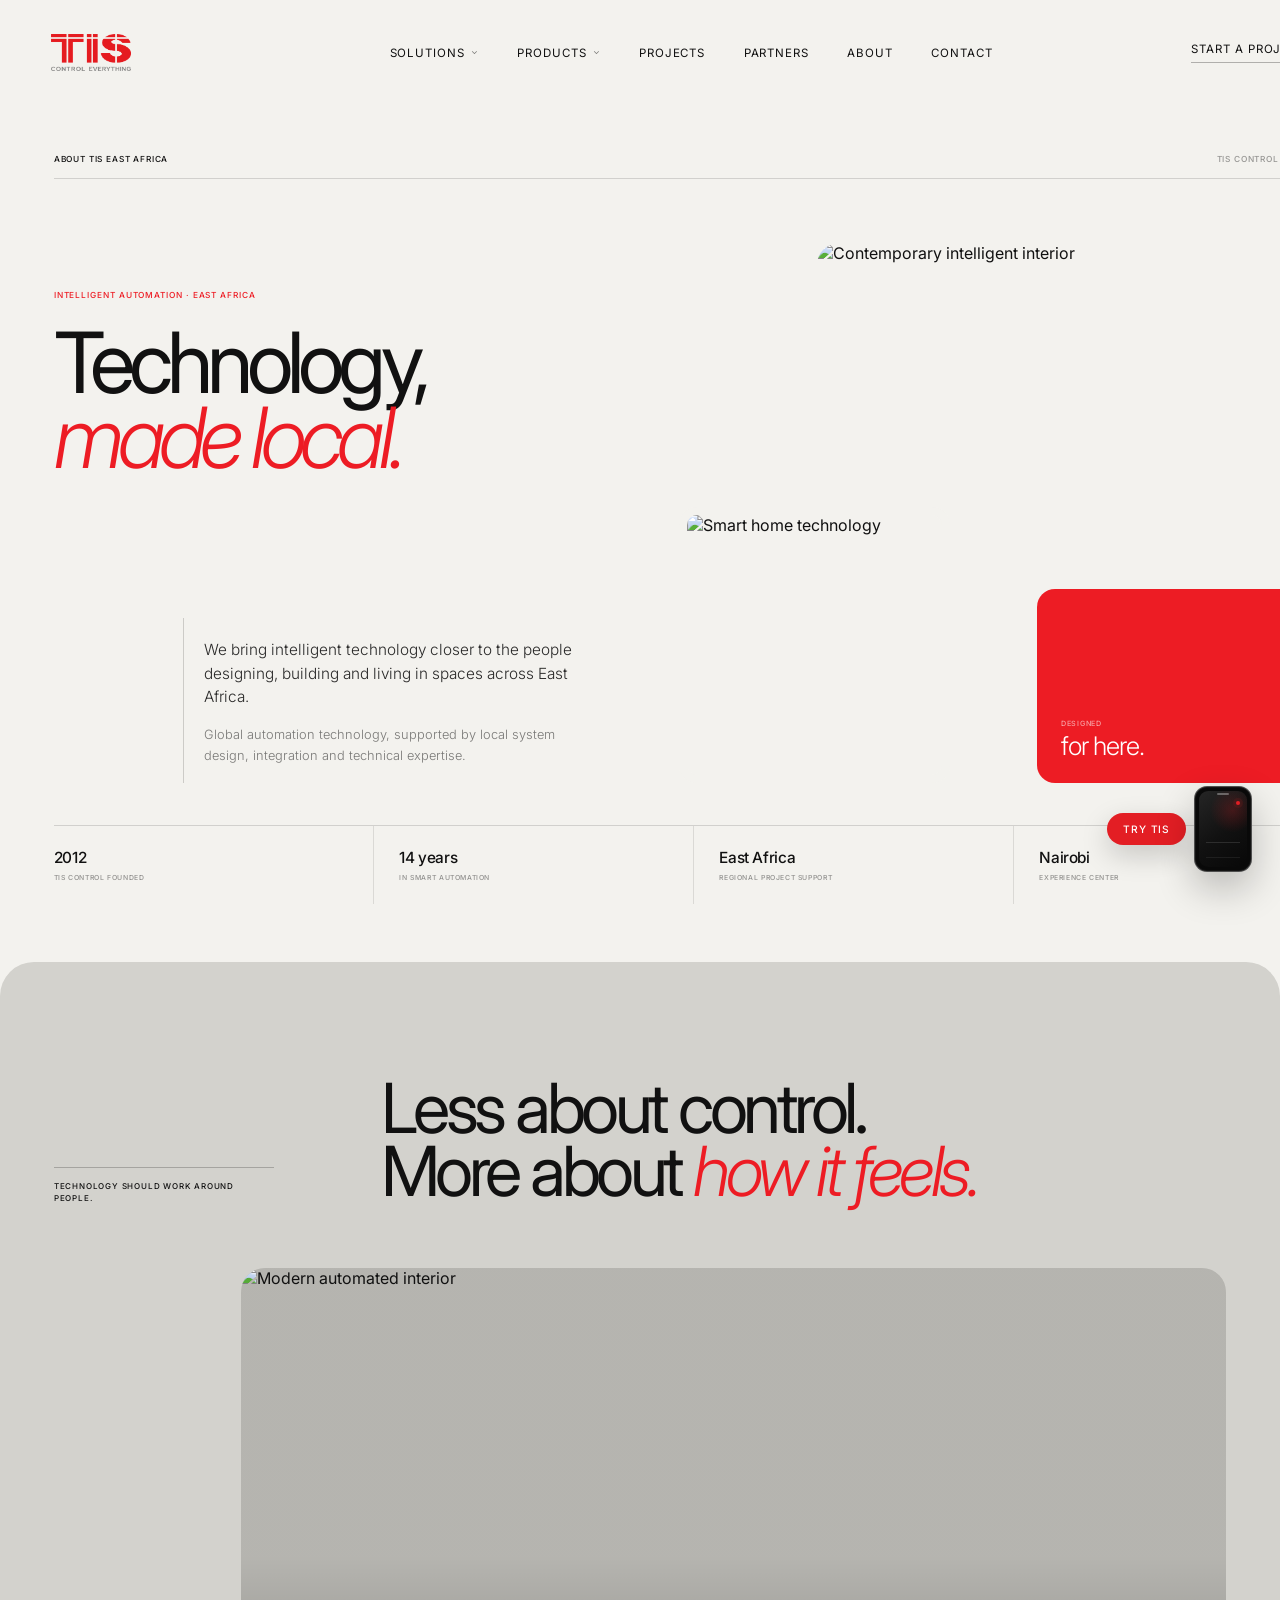
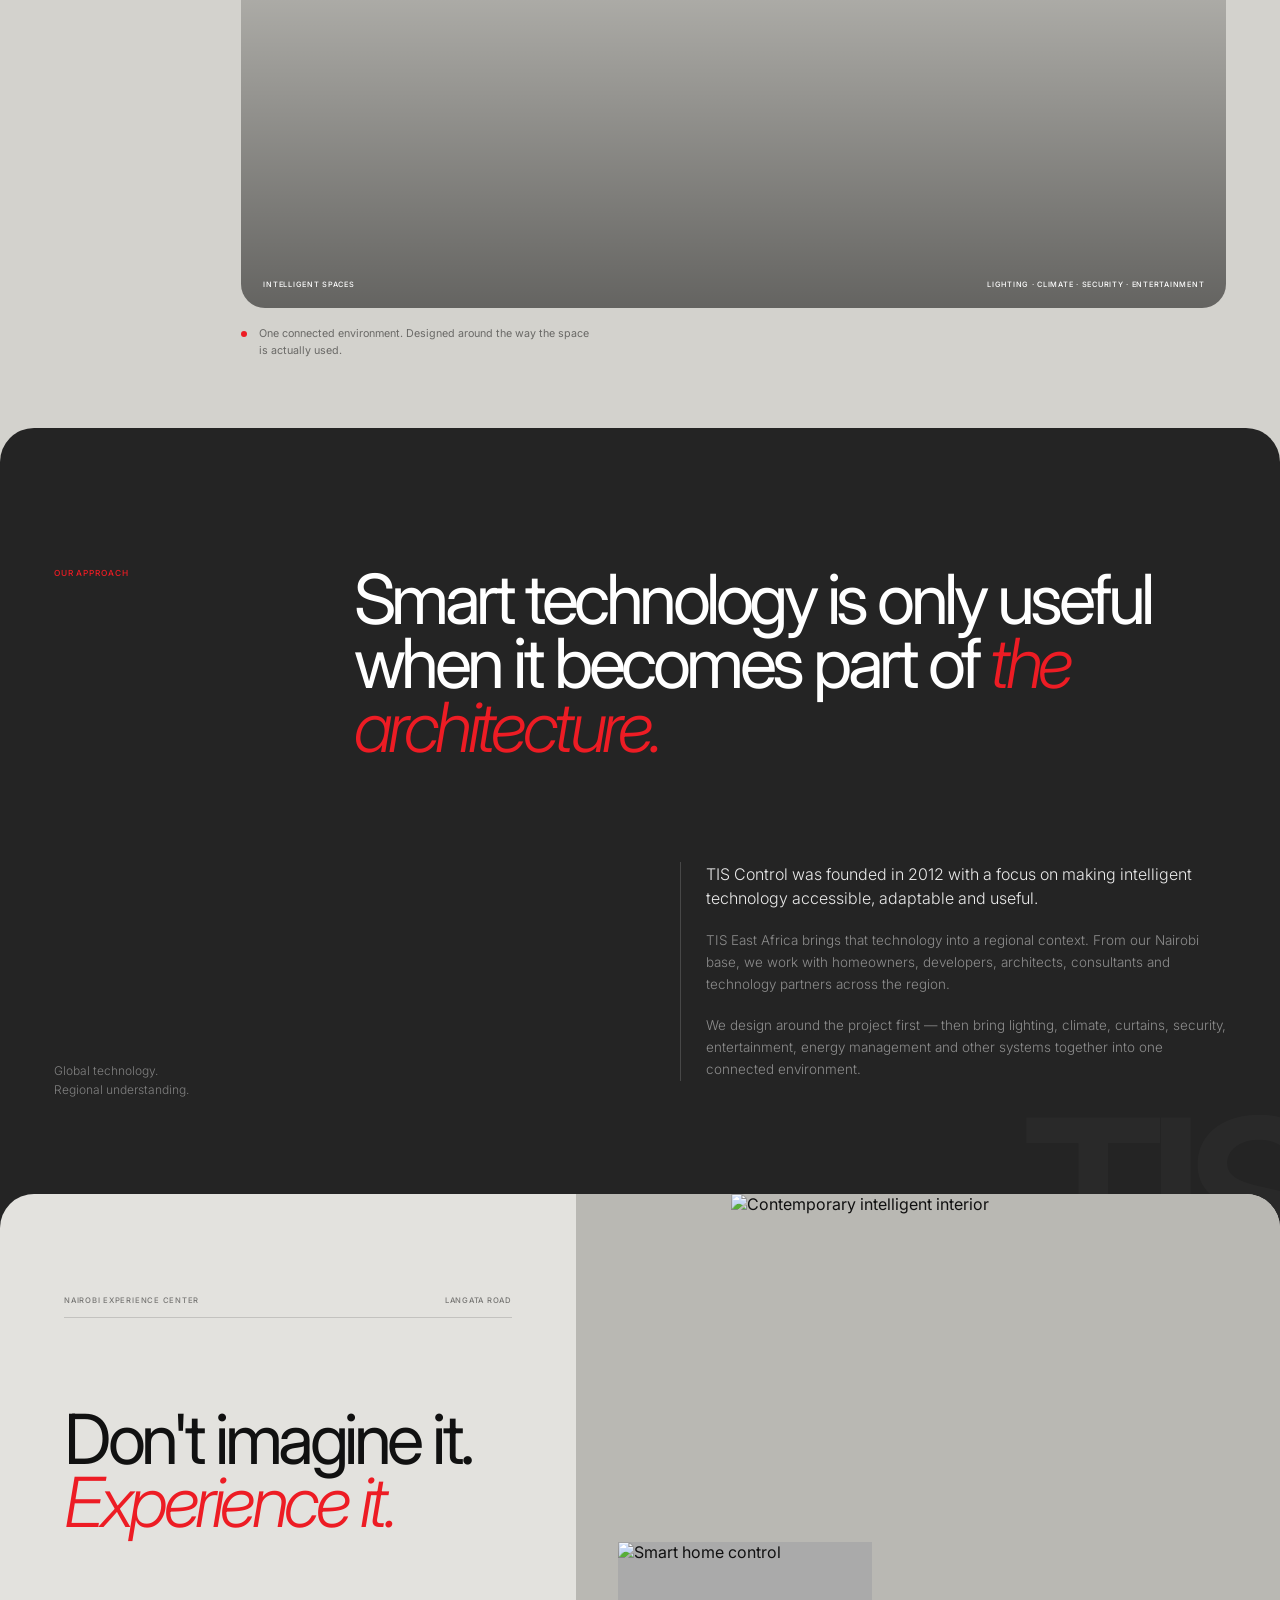
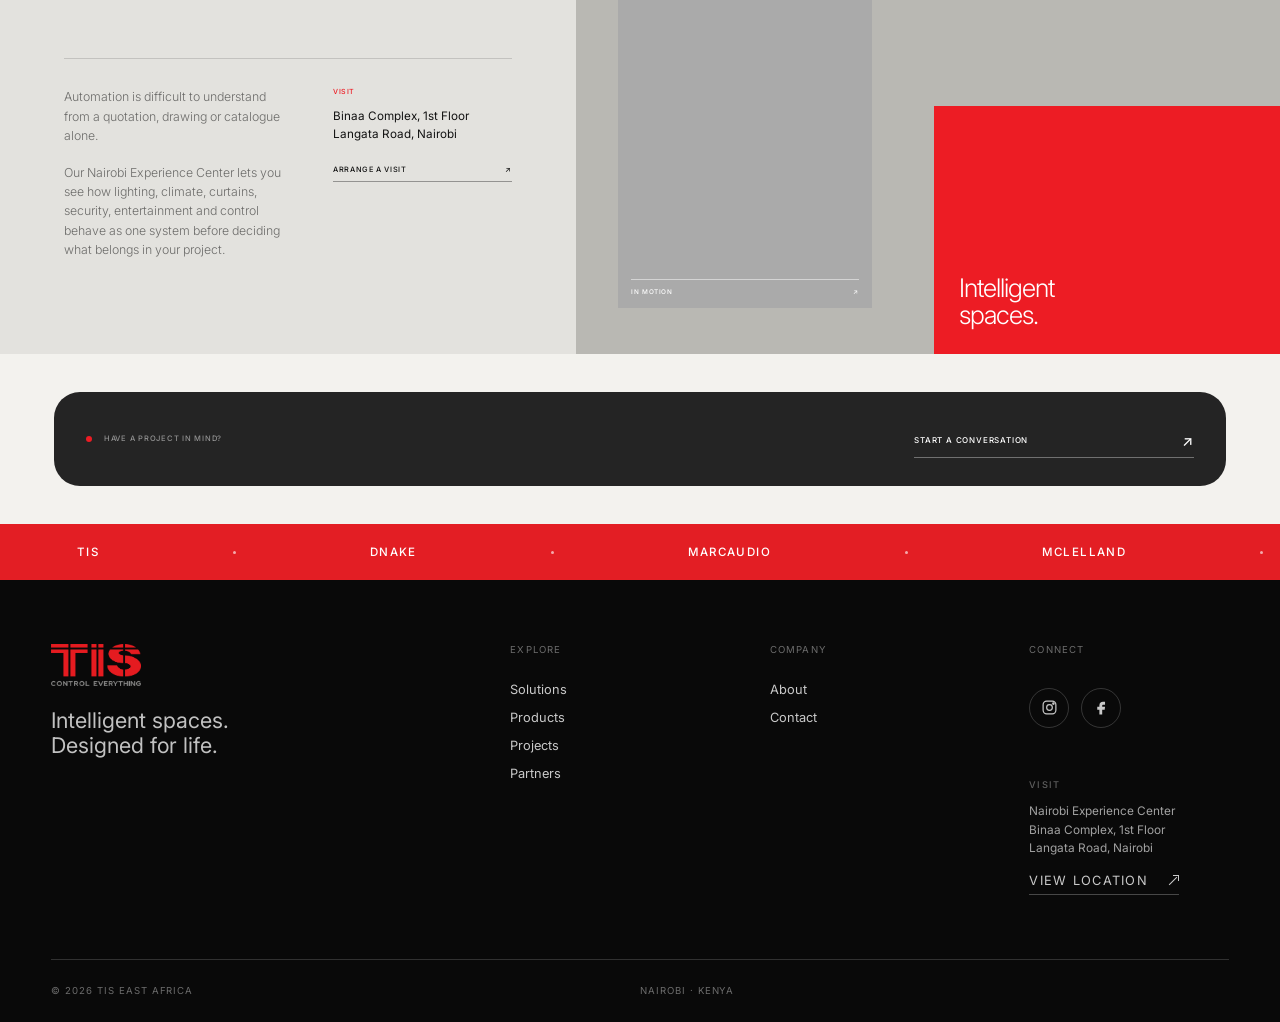
==== commit 5e660b86: "navbar" ====
--- a/html/about.html
+++ b/html/about.html
@@ -41,11 +41,105 @@
         </a>
 
         <nav class="desktop-nav" aria-label="Main navigation">
-            <a href="solutions.html">Solutions</a>
+        
+            <!-- SOLUTIONS -->
+            <div class="nav-dropdown">
+        
+                <button class="nav-dropdown-trigger" type="button">
+                    Solutions
+                    <span class="nav-chevron">⌄</span>
+                </button>
+        
+                <div class="nav-dropdown-menu">
+        
+                    <a href="solutions.html#residential">
+                        <span>Residential</span>
+                        <i>↗</i>
+                    </a>
+        
+                    <a href="solutions.html#hospitality">
+                        <span>Hospitality</span>
+                        <i>↗</i>
+                    </a>
+        
+                    <a href="solutions.html#commercial">
+                        <span>Commercial</span>
+                        <i>↗</i>
+                    </a>
+        
+                    <a href="solutions.html#cinema">
+                        <span>Home Cinema</span>
+                        <i>↗</i>
+                    </a>
+        
+                    <div class="nav-dropdown-divider"></div>
+        
+                    <a href="solutions.html" class="nav-dropdown-all">
+                        <span>All Solutions</span>
+                        <i>↗</i>
+                    </a>
+        
+                </div>
+            </div>
+        
+        
+            <!-- PRODUCTS -->
+            <div class="nav-dropdown">
+        
+                <button class="nav-dropdown-trigger" type="button">
+                    Products
+                    <span class="nav-chevron">⌄</span>
+                </button>
+        
+                <div class="nav-dropdown-menu">
+        
+                    <a href="products.html#lighting">
+                        <span>Lighting</span>
+                        <i>↗</i>
+                    </a>
+        
+                    <a href="products.html#climate">
+                        <span>Climate</span>
+                        <i>↗</i>
+                    </a>
+        
+                    <a href="products.html#security">
+                        <span>Security & Access</span>
+                        <i>↗</i>
+                    </a>
+        
+                    <a href="products.html#entertainment">
+                        <span>Audio & Entertainment</span>
+                        <i>↗</i>
+                    </a>
+        
+                    <a href="products.html#control">
+                        <span>Control</span>
+                        <i>↗</i>
+                    </a>
+        
+                    <a href="products.html#energy">
+                        <span>Energy</span>
+                        <i>↗</i>
+                    </a>
+        
+                    <div class="nav-dropdown-divider"></div>
+        
+                    <a href="products.html" class="nav-dropdown-all">
+                        <span>All Products</span>
+                        <i>↗</i>
+                    </a>
+        
+                </div>
+            </div>
+        
+        
+            <!-- NORMAL LINKS -->
             <a href="projects.html">Projects</a>
             <a href="partner.html">Partners</a>
             <a href="about.html">About</a>
             <a href="contact.html">Contact</a>
+        
         </nav>
 
         <a href="contact.html" class="nav-contact">
--- a/css/style.css
+++ b/css/style.css
@@ -149,17 +149,16 @@
 .desktop-nav {
     display: flex;
     align-items: center;
+    justify-content: center;
     gap: clamp(25px, 3vw, 48px);
-
-}
-
+    overflow: visible;
+}
 .desktop-nav a,
-
+.desktop-nav .nav-dropdown-trigger,
 .nav-contact {
     font-size: 0.72rem;
     text-transform: uppercase;
     letter-spacing: 0.08em;
-
 }
 
 .desktop-nav a {
@@ -211,7 +210,165 @@
     display: none;
 
 }
-
+/* =========================================================
+   DESKTOP NAV DROPDOWNS
+========================================================= */
+
+.nav-dropdown {
+    position: relative;
+    display: flex;
+    align-items: center;
+}
+
+/* Solutions / Products trigger */
+
+.desktop-nav .nav-dropdown-trigger {
+    display: flex;
+    align-items: center;
+    gap: 6px;
+
+    margin: 0;
+    padding: 0;
+
+    border: 0;
+    background: transparent;
+    color: inherit;
+
+    cursor: pointer;
+
+    appearance: none;
+    -webkit-appearance: none;
+}
+
+/* tiny dropdown arrow */
+
+.nav-chevron {
+    display: inline-block;
+    font-size: 0.55rem;
+    line-height: 1;
+    opacity: 0.55;
+
+    transform: translateY(-1px);
+    transition:
+        transform 0.25s ease,
+        opacity 0.25s ease;
+}
+
+.nav-dropdown:hover .nav-chevron,
+.nav-dropdown.is-open .nav-chevron {
+    transform: translateY(-1px) rotate(180deg);
+    opacity: 1;
+}
+
+/* dropdown itself */
+
+.nav-dropdown-menu {
+    position: absolute;
+    top: calc(100% + 20px);
+    left: -18px;
+
+    min-width: 210px;
+    padding: 10px;
+
+    background: rgba(15, 15, 15, 0.92);
+    border: 1px solid rgba(255, 255, 255, 0.12);
+    border-radius: 14px;
+
+    backdrop-filter: blur(18px);
+    -webkit-backdrop-filter: blur(18px);
+
+    box-shadow: 0 18px 45px rgba(0, 0, 0, 0.18);
+
+    opacity: 0;
+    visibility: hidden;
+    pointer-events: none;
+
+    transform: translateY(-6px);
+
+    transition:
+        opacity 0.22s ease,
+        transform 0.22s ease,
+        visibility 0.22s ease;
+
+    z-index: 200;
+}
+
+/* invisible bridge so hover doesn't disappear
+   while mouse travels down to menu */
+
+.nav-dropdown-menu::before {
+    content: "";
+    position: absolute;
+    left: 0;
+    right: 0;
+    top: -20px;
+    height: 20px;
+}
+
+/* show */
+
+.nav-dropdown:hover .nav-dropdown-menu,
+.nav-dropdown:focus-within .nav-dropdown-menu,
+.nav-dropdown.is-open .nav-dropdown-menu {
+    opacity: 1;
+    visibility: visible;
+    pointer-events: auto;
+    transform: translateY(0);
+}
+
+/* links inside dropdown */
+
+.desktop-nav .nav-dropdown-menu a {
+    display: flex;
+    align-items: center;
+    justify-content: space-between;
+
+    width: 100%;
+    padding: 11px 12px;
+
+    border-radius: 8px;
+
+    font-size: 0.65rem;
+    letter-spacing: 0.08em;
+    text-transform: uppercase;
+
+color: rgba(255, 255, 255, 0.72) !important;
+
+    transition:
+        color 0.2s ease,
+        background 0.2s ease;
+}
+
+.desktop-nav .nav-dropdown-menu a:hover {
+    color: #fff !important;
+    background: rgba(255, 255, 255, 0.07);
+}
+
+/* kill normal navbar underline inside dropdown */
+
+.desktop-nav .nav-dropdown-menu a::after {
+    display: none;
+}
+
+/* All Solutions / All Products */
+
+.desktop-nav .nav-dropdown-menu .nav-dropdown-all {
+    margin-top: 7px;
+    padding-top: 13px;
+
+    border-top: 1px solid rgba(255, 255, 255, 0.12);
+    border-radius: 0;
+
+    color: #fff !important;
+}
+
+.nav-dropdown-all span {
+    transition: transform 0.25s ease;
+}
+
+.nav-dropdown-all:hover span {
+    transform: translate(3px, -3px);
+}
 /* =========================================================
    HERO
 
@@ -1773,4 +1930,19 @@
 .application-card-content i,
 .home-solutions-footer a span {
     transition: transform 0.3s ease;
+}    
+/* =========================================================
+   MOBILE
+   Desktop dropdowns disappear with desktop navigation
+========================================================= */
+
+@media (max-width: 900px) {
+
+    .nav-dropdown-menu {
+        display: none;
+    }
+
+    .nav-chevron {
+        display: none;
+    }
 }
--- a/css/about.css
+++ b/css/about.css
@@ -40,8 +40,8 @@
 
     z-index: 100;
 }
-
 .about-page .site-header .desktop-nav a,
+.about-page .site-header .desktop-nav .nav-dropdown-trigger,
 .about-page .site-header .nav-contact {
     color: #111;
 }
@@ -727,12 +727,14 @@
     font-weight: 400;
 }
 
-.story-main h2 span {
-    display: block;
-
+.story-main h2 span,
+.story-main h2 em,
+.about-media-heading h2 span,
+.about-media-heading h2 em {
     color: var(--about-red);
-}
-
+    font-style: italic;
+    font-weight: 300;
+}
 
 /* =========================================================
    16 — STORY COPY
@@ -886,8 +888,9 @@
 
 .experience-heading h2 span {
     display: block;
-
     color: var(--about-red);
+    font-style: italic;
+    font-weight: 300;
 }
 
 
--- a/css/experience.css
+++ b/css/experience.css
@@ -18,6 +18,7 @@
 }
 
 .experience-page .desktop-nav a,
+.experience-page .desktop-nav .nav-dropdown-trigger,
 .experience-page .nav-contact {
     color: #111;
 }
